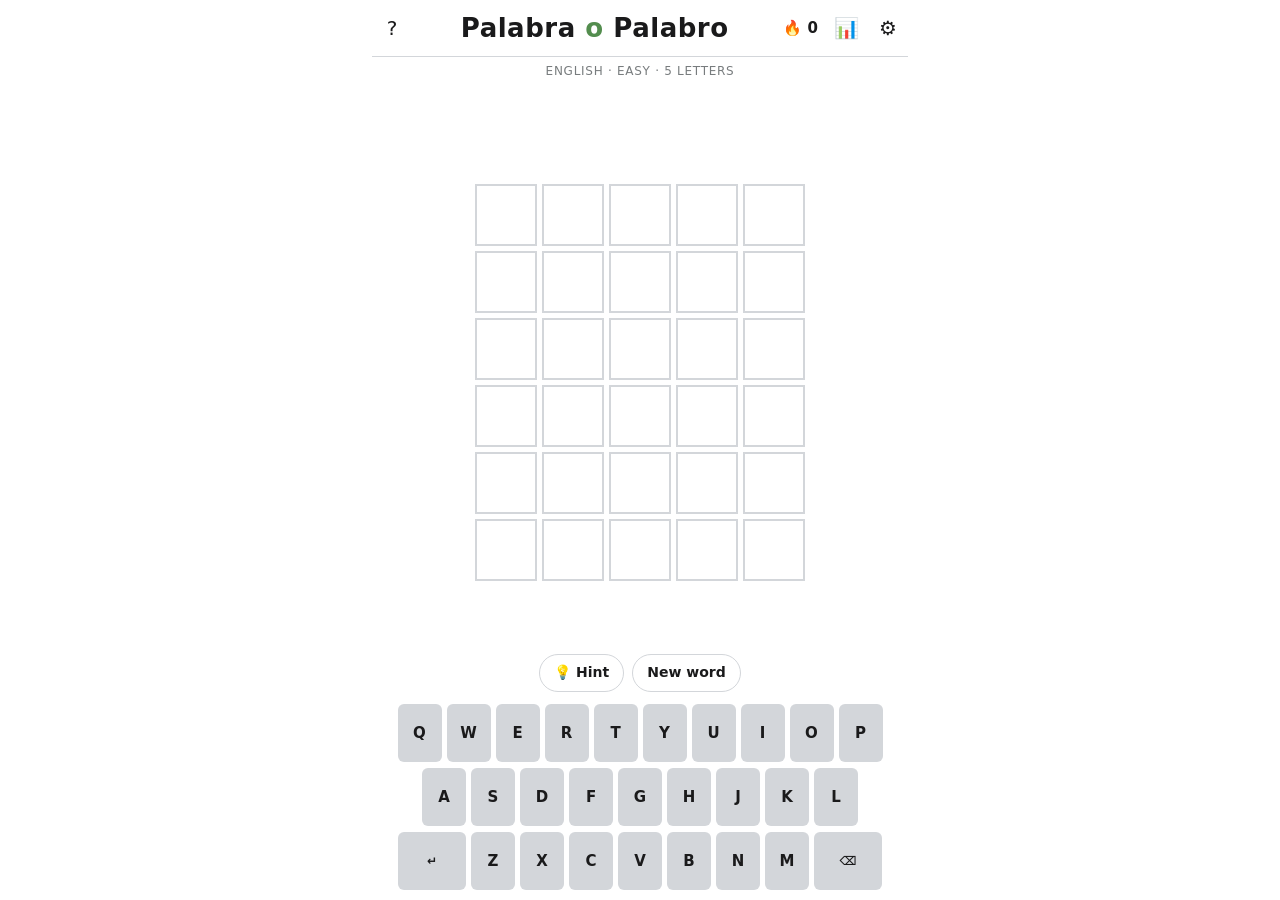
==== index.html @ c4a971f5 "Palabra o Palabro: juego Wordle en español/inglés con modos, rachas y diccionarios Co-Authored-By: C" ====
<!doctype html>
<html lang="es">
<head>
<meta charset="utf-8">
<meta name="viewport" content="width=device-width,initial-scale=1,viewport-fit=cover,user-scalable=no">
<meta name="theme-color" content="#121213">
<meta name="description" content="Palabra o Palabro: adivina la palabra en español o inglés. Partidas ilimitadas, rachas y modo fácil o difícil.">
<title>Palabra o Palabro</title>
<link rel="icon" href="data:image/svg+xml,%3Csvg xmlns='http://www.w3.org/2000/svg' viewBox='0 0 32 32'%3E%3Crect width='32' height='32' rx='6' fill='%23538d4e'/%3E%3Ctext x='16' y='23' font-size='20' font-family='sans-serif' font-weight='700' text-anchor='middle' fill='white'%3EP%3C/text%3E%3C/svg%3E">
<style>
:root{--bg:#fff;--fg:#1a1a1b;--muted:#787c7e;--line:#d3d6da;--key:#d3d6da;--key-fg:#1a1a1b;--tile-b:#878a8c;
--ok:#538d4e;--mid:#b59f3b;--no:#787c7e;--card:#fff;--shadow:0 8px 30px #0003}
:root[data-cb="1"]{--ok:#f5793a;--mid:#85c0f9}
@media(prefers-color-scheme:dark){:root:not([data-theme="light"]){--bg:#121213;--fg:#fff;--muted:#818384;--line:#3a3a3c;--key:#818384;--key-fg:#fff;--tile-b:#565758;--no:#3a3a3c;--card:#1d1d1f}}
:root[data-theme="dark"]{--bg:#121213;--fg:#fff;--muted:#818384;--line:#3a3a3c;--key:#818384;--key-fg:#fff;--tile-b:#565758;--no:#3a3a3c;--card:#1d1d1f}
*{box-sizing:border-box;-webkit-tap-highlight-color:transparent}
html,body{height:100%;margin:0}
body{background:var(--bg);color:var(--fg);font:16px/1.4 system-ui,-apple-system,"Segoe UI",Roboto,sans-serif;display:flex;flex-direction:column;
max-width:560px;margin:0 auto;padding:env(safe-area-inset-top) 12px env(safe-area-inset-bottom);overflow:hidden;touch-action:manipulation;user-select:none}
button{font:inherit;color:inherit;background:none;border:0;cursor:pointer;padding:0}
header{display:flex;align-items:center;justify-content:space-between;gap:8px;padding:8px 0;border-bottom:1px solid var(--line)}
h1{font-size:clamp(18px,5vw,26px);margin:0;letter-spacing:.02em;font-weight:800}
h1 span{color:var(--ok)}
.hbar{display:flex;gap:2px;align-items:center}
.ib{width:40px;height:40px;border-radius:8px;font-size:20px;display:grid;place-items:center}
.ib:hover,.ib:focus-visible{background:var(--line)}
.streak{font-weight:700;font-size:15px;padding:0 6px;white-space:nowrap}
.sub{display:flex;justify-content:center;gap:8px;padding:6px 0 0;font-size:12px;color:var(--muted);text-transform:uppercase;letter-spacing:.06em}
main{flex:1;min-height:0;display:flex;flex-direction:column;align-items:center;justify-content:center;gap:8px;padding:6px 0}
#msg{height:24px;font-size:14px;font-weight:600;text-align:center;color:var(--muted)}
#board{display:grid;gap:5px;width:min(100%,calc((100dvh - 330px) * var(--cols) / 6),calc(var(--cols) * 62px + (var(--cols) - 1) * 5px));margin:auto 0}
.row{display:grid;grid-template-columns:repeat(var(--cols),1fr);gap:5px}
.row.shake{animation:shake .5s}
.t{aspect-ratio:1;border:2px solid var(--line);display:grid;place-items:center;font-weight:800;text-transform:uppercase;font-size:clamp(20px,6.5vw,32px);transition:transform .12s}
.t.f{border-color:var(--tile-b)}
.t.pop{animation:pop .1s}
.t.ghost{color:var(--muted);opacity:.45;border-color:var(--ok)}
.t.s2,.t.s1,.t.s0{color:#fff;border-color:transparent}
.t.s2{background:var(--ok)}.t.s1{background:var(--mid)}.t.s0{background:var(--no)}
.t.flip{animation:flip .5s ease both;animation-delay:calc(var(--i) * .25s)}
.t.win{animation:bounce .6s ease both;animation-delay:calc(var(--i) * .08s)}
@keyframes flip{0%{transform:rotateX(0)}50%{transform:rotateX(90deg)}100%{transform:rotateX(0)}}
@keyframes pop{50%{transform:scale(1.12)}}
@keyframes shake{20%,60%{transform:translateX(-5px)}40%,80%{transform:translateX(5px)}}
@keyframes bounce{40%{transform:translateY(-14px)}70%{transform:translateY(3px)}}
.tools{display:flex;gap:8px;min-height:36px}
.btn{padding:8px 14px;border-radius:999px;border:1px solid var(--line);font-weight:600;font-size:14px}
.btn:hover{background:var(--line)}
.btn.main{background:var(--ok);border-color:var(--ok);color:#fff}
.btn:disabled{opacity:.4;cursor:default}
#kb{display:flex;flex-direction:column;gap:6px;padding:6px 0 10px}
.kr{display:flex;gap:5px;justify-content:center}
.k{flex:1;max-width:44px;height:clamp(46px,8dvh,58px);border-radius:6px;background:var(--key);color:var(--key-fg);font-weight:700;font-size:15px;text-transform:uppercase;display:grid;place-items:center;transition:background .2s}
.k.w{flex:1.6;max-width:68px;font-size:12px}
.k:active{filter:brightness(.9)}
.k.s2,.k.s1,.k.s0{color:#fff}.k.s2{background:var(--ok)}.k.s1{background:var(--mid)}.k.s0{background:var(--no)}
.k.sp{flex:.5;max-width:22px;visibility:hidden}
#toast{position:fixed;top:70px;left:50%;transform:translateX(-50%);background:var(--fg);color:var(--bg);padding:10px 16px;border-radius:8px;font-weight:700;font-size:14px;opacity:0;pointer-events:none;transition:opacity .2s;z-index:30;max-width:90vw;text-align:center}
#toast.on{opacity:1}
dialog{border:0;border-radius:14px;background:var(--card);color:var(--fg);padding:20px;width:min(92vw,420px);max-height:90dvh;box-shadow:var(--shadow);user-select:text}
dialog::backdrop{background:#0008}
dialog h2{margin:0 0 12px;font-size:18px;text-align:center;text-transform:uppercase;letter-spacing:.05em}
.x{position:absolute;right:10px;top:10px}
.stats{display:grid;grid-template-columns:repeat(4,1fr);text-align:center;gap:4px;margin-bottom:14px}
.stats b{display:block;font-size:30px;line-height:1.1}.stats span{font-size:11px;color:var(--muted)}
.dist{display:grid;grid-template-columns:14px 1fr;gap:4px 6px;align-items:center;font-size:13px;margin-bottom:14px}
.bar{background:var(--no);color:#fff;padding:1px 6px;text-align:right;min-width:20px;font-weight:700;border-radius:2px}
.bar.hl{background:var(--ok)}
.opt{margin:0 0 14px}.opt p{margin:0 0 6px;font-weight:700;font-size:13px;color:var(--muted);text-transform:uppercase;letter-spacing:.05em}
.seg{display:flex;gap:6px;flex-wrap:wrap}
.seg button{flex:1;min-width:48px;padding:8px 10px;border:2px solid var(--line);border-radius:8px;font-weight:700}
.seg button[aria-pressed="true"]{border-color:var(--ok);background:var(--ok);color:#fff}
.opt small{display:block;margin-top:4px;color:var(--muted);font-size:12px}
.chk{display:flex;gap:10px;align-items:center;margin:8px 0;font-size:15px}
.res{text-align:center;margin-bottom:12px}
.res .w{font-size:28px;font-weight:800;text-transform:uppercase;letter-spacing:.08em}
.res p{margin:4px 0}
.acts{display:flex;gap:8px;justify-content:center;flex-wrap:wrap;margin-top:6px}
.help p{margin:8px 0;font-size:14px}.help .row{width:240px;margin:6px 0}
.help .t{font-size:22px}
#load{position:fixed;inset:0;display:grid;place-items:center;background:var(--bg);z-index:20;font-weight:700;color:var(--muted)}
#load[hidden]{display:none}
@media(prefers-reduced-motion:reduce){*{animation-duration:.01s!important;animation-delay:0s!important;transition:none!important}}
</style>
</head>
<body>
<header>
  <button class="ib" id="bHelp" aria-label="Ayuda">?</button>
  <h1>Palabra <span>o</span> Palabro</h1>
  <div class="hbar">
    <span class="streak" id="streak" title="Racha"></span>
    <button class="ib" id="bStats" aria-label="Estadísticas">📊</button>
    <button class="ib" id="bSet" aria-label="Ajustes">⚙️</button>
  </div>
</header>
<div class="sub" id="sub"></div>
<main>
  <div id="msg" aria-live="polite"></div>
  <div id="board" role="grid"></div>
  <div class="tools"><button class="btn" id="bHint"></button><button class="btn" id="bNew"></button></div>
</main>
<div id="kb"></div>
<div id="toast" role="status"></div>
<div id="load">…</div>

<dialog id="dHelp"><button class="ib x" data-close aria-label="Cerrar">✕</button><div class="help" id="helpBody"></div></dialog>
<dialog id="dStats"><button class="ib x" data-close aria-label="Cerrar">✕</button><div id="statsBody"></div></dialog>
<dialog id="dSet"><button class="ib x" data-close aria-label="Cerrar">✕</button><div id="setBody"></div></dialog>

<script>
"use strict";
const MAX_TRIES = 6, DEFAULT_LEN = 5, LENS = [4, 5, 6, 7, 8];
const ROWS = ["qwertyuiop", "asdfghjkl", "zxcvbnm"];
const T = {
  es: {
    lang: "Español", easy: "Fácil", hard: "Difícil", len: "Letras", mode: "Modo", language: "Idioma",
    easyD: "Palabras comunes y una pista gratis por partida.", hardD: "Palabras raras y conjugaciones. Debes usar las pistas que ya descubriste.",
    hint: "💡 Pista", newW: "Nueva palabra", next: "Siguiente palabra", share: "Compartir", copied: "Copiado",
    notEnough: "Faltan letras", notWord: "No está en el diccionario", hardMiss: (m) => m,
    pos: (n, l) => `La letra ${n} de la palabra es ${l.toUpperCase()}`, hintUsed: "Ya usaste tu pista",
    win: ["¡Genial!", "¡Increíble!", "¡Excelente!", "¡Muy bien!", "¡Bien!", "¡Uf, por poco!"], lose: "Era", won: "¡Palabra!", lost: "¡Palabro!",
    played: "Jugadas", winPct: "% Victorias", streak: "Racha", best: "Mejor racha", dist: "Intentos", abandon: "Si cambias de palabra ahora, esta partida cuenta como perdida y tu racha vuelve a 0. ¿Continuar?",
    loading: "Cargando…", err: "No se pudo cargar el diccionario. Reintentar", theme: "Modo oscuro", cb: "Colores para daltónicos", themeAuto: "Auto", on: "Sí", off: "No",
    ordinal: (n) => `${n}ª`, mustPos: (n, l) => `La letra ${n} debe ser ${l.toUpperCase()}`, mustHave: (l) => `Debe incluir la letra ${l.toUpperCase()}`,
    helpT: "Cómo jugar", h1: (n) => `Adivina la palabra de ${n} letras en ${MAX_TRIES} intentos. Juega todas las partidas que quieras.`,
    h2: "Cada intento debe ser una palabra válida (con conjugaciones, plurales y femeninos). Las tildes no hace falta escribirlas.",
    h3: "Verde: letra correcta en su lugar. Amarillo: está en la palabra, pero en otro lugar. Gris: no está.",
    h4: "Tu racha cuenta las victorias seguidas; si pierdes, vuelve a 0. Se guarda por idioma y por modo.",
    ex: ["L", "I", "B", "R", "O"], settings: "Ajustes", stats: "Estadísticas", sub: (l, m, n) => `${l} · ${m} · ${n} letras`,
  },
  en: {
    lang: "English", easy: "Easy", hard: "Hard", len: "Letters", mode: "Mode", language: "Language",
    easyD: "Common words and one free hint per game.", hardD: "Rare words and verb forms. You must reuse the clues you've found.",
    hint: "💡 Hint", newW: "New word", next: "Next word", share: "Share", copied: "Copied",
    notEnough: "Not enough letters", notWord: "Not in word list", hardMiss: (m) => m,
    pos: (n, l) => `Letter ${n} of the word is ${l.toUpperCase()}`, hintUsed: "You already used your hint",
    win: ["Genius!", "Magnificent!", "Impressive!", "Splendid!", "Great!", "Phew!"], lose: "It was", won: "Palabra!", lost: "Palabro!",
    played: "Played", winPct: "Win %", streak: "Streak", best: "Best streak", dist: "Guesses", abandon: "If you skip now, this game counts as a loss and your streak resets to 0. Continue?",
    loading: "Loading…", err: "Couldn't load the word list. Retry", theme: "Dark mode", cb: "Colorblind colors", themeAuto: "Auto", on: "On", off: "Off",
    ordinal: (n) => `#${n}`, mustPos: (n, l) => `Letter ${n} must be ${l.toUpperCase()}`, mustHave: (l) => `Guess must contain ${l.toUpperCase()}`,
    helpT: "How to play", h1: (n) => `Guess the ${n}-letter word in ${MAX_TRIES} tries. Play as many games as you like.`,
    h2: "Every guess must be a valid word (including plurals and verb forms).",
    h3: "Green: right letter, right place. Yellow: in the word, wrong place. Gray: not in the word.",
    h4: "Your streak counts consecutive wins; a loss resets it to 0. It's tracked per language and mode.",
    ex: ["W", "O", "R", "D", "S"], settings: "Settings", stats: "Statistics", sub: (l, m, n) => `${l} · ${m} · ${n} letters`,
  },
};

/* ---------- utilidades ---------- */
const $ = (id) => document.getElementById(id);
const store = {
  get(k, d) { try { const v = localStorage.getItem("pp." + k); return v == null ? d : JSON.parse(v); } catch { return d; } },
  set(k, v) { try { localStorage.setItem("pp." + k, JSON.stringify(v)); } catch {} },
};
const norm = (w) => w.toLowerCase().replace(/ñ/g, "\u0001").normalize("NFD").replace(/[̀-ͯ]/g, "").replace(/\u0001/g, "ñ");
const el = (tag, cls, txt) => { const e = document.createElement(tag); if (cls) e.className = cls; if (txt != null) e.textContent = txt; return e; };
const sleep = (ms) => new Promise((r) => setTimeout(r, ms));

/* ---------- estado ---------- */
let S = Object.assign({ lang: (navigator.language || "es").startsWith("en") ? "en" : "es", mode: "easy", len: DEFAULT_LEN, theme: "auto", cb: false }, store.get("settings", {}));
if (!T[S.lang]) S.lang = "es"; if (!LENS.includes(S.len)) S.len = DEFAULT_LEN; if (S.mode !== "hard") S.mode = "easy";
let G = null;            // partida actual
let DICT = null;         // {valid:Set, easy:[], hard:[]}
let busy = false, hist = [];   // hist: evaluaciones de la partida actual
const cache = new Map();
const t = () => T[S.lang];

/* ---------- diccionario (carga bajo demanda + caché en memoria; el SW lo guarda sin conexión) ---------- */
async function loadDict(lang, len) {
  const key = lang + len;
  if (cache.has(key)) return cache.get(key);
  const p = fetch(`data/${lang}/${len}.txt`).then((r) => { if (!r.ok) throw new Error(r.status); return r.text(); }).then((txt) => {
    const lines = txt.split("\n"); const [nv, ne, nh] = lines[0].split(" ").map(Number);
    return { valid: new Set(lines.slice(1, 1 + nv)), easy: lines.slice(1 + nv, 1 + nv + ne), hard: lines.slice(1 + nv + ne, 1 + nv + ne + nh) };
  });
  cache.set(key, p);
  p.catch(() => cache.delete(key));
  return p;
}

/* ---------- selección de palabra sin repetir hasta agotar el pool ---------- */
function pickTarget(pool, bagKey) {
  let seen = store.get(bagKey, []);
  if (!Array.isArray(seen) || seen.length >= pool.length) seen = [];
  const used = new Set(seen);
  let i; do { i = Math.floor(Math.random() * pool.length); } while (used.has(i) && used.size < pool.length);
  seen.push(i); store.set(bagKey, seen);
  return pool[i];
}

/* ---------- estadísticas ---------- */
const statsKey = () => `stats.${S.lang}.${S.mode}`;
const getStats = () => Object.assign({ played: 0, wins: 0, streak: 0, best: 0, dist: Array(MAX_TRIES).fill(0) }, store.get(statsKey(), {}));
function recordResult(win, tries) {
  const s = getStats(); s.played++;
  if (win) { s.wins++; s.streak++; s.best = Math.max(s.best, s.streak); s.dist[tries - 1]++; } else s.streak = 0;
  store.set(statsKey(), s); renderStreak();
}
function renderStreak() { const s = getStats(); $("streak").textContent = "🔥 " + s.streak; }

/* ---------- lógica de evaluación ---------- */
function evaluate(g, target) {
  const n = g.length, r = Array(n).fill(0), cnt = {};
  for (let i = 0; i < n; i++) if (g[i] === target[i]) r[i] = 2; else cnt[target[i]] = (cnt[target[i]] || 0) + 1;
  for (let i = 0; i < n; i++) if (!r[i] && cnt[g[i]] > 0) { r[i] = 1; cnt[g[i]]--; }
  return r;
}
function hardViolation(g) {   // reglas del modo difícil: reutilizar pistas
  for (let k = 0; k < G.guesses.length; k++) {
    const pg = G.guesses[k], ev = hist[k], need = {};
    for (let i = 0; i < pg.length; i++) {
      if (ev[i] === 2 && g[i] !== pg[i]) return t().mustPos(i + 1, pg[i]);
      if (ev[i] > 0) need[pg[i]] = (need[pg[i]] || 0) + 1;
    }
    for (const l in need) {
      let c = 0; for (const ch of g) if (ch === l) c++;
      if (c < need[l]) return t().mustHave(l);
    }
  }
  return null;
}

/* ---------- UI: tablero y teclado ---------- */
let rows = [], keys = {};
function buildBoard() {
  const b = $("board"); b.textContent = ""; b.style.setProperty("--cols", G.n); rows = [];
  for (let r = 0; r < MAX_TRIES; r++) {
    const row = el("div", "row"); row.setAttribute("role", "row"); row.style.setProperty("--cols", G.n);
    const tiles = [];
    for (let c = 0; c < G.n; c++) { const tile = el("div", "t"); tile.style.setProperty("--i", c); row.appendChild(tile); tiles.push(tile); }
    b.appendChild(row); rows.push({ row, tiles });
  }
}
function buildKeyboard() {
  const kb = $("kb"); kb.textContent = ""; keys = {};
  ROWS.forEach((letters, ri) => {
    const r = el("div", "kr");
    if (ri === 1 && S.lang === "en") r.appendChild(el("div", "k sp"));
    if (ri === 2) { const e = el("button", "k w", "↵"); e.dataset.k = "Enter"; e.setAttribute("aria-label", "Enter"); r.appendChild(e); }
    const list = [...letters]; if (ri === 1 && S.lang === "es") list.push("ñ");
    for (const l of list) { const k = el("button", "k", l); k.dataset.k = l; keys[l] = k; r.appendChild(k); }
    if (ri === 2) { const e = el("button", "k w", "⌫"); e.dataset.k = "Backspace"; e.setAttribute("aria-label", "Backspace"); r.appendChild(e); }
    if (ri === 1 && S.lang === "en") r.appendChild(el("div", "k sp"));
    kb.appendChild(r);
  });
}
function paintRow(r, word, ev, animate) {
  const { tiles } = rows[r];
  for (let c = 0; c < G.n; c++) {
    const tile = tiles[c], ch = word && word[c];
    tile.className = "t"; tile.textContent = ch || "";
    if (ch) tile.classList.add("f");
    if (ev) { tile.classList.add("s" + ev[c]); if (animate) tile.classList.add("flip"); }
  }
}
function paintCurrent() {
  if (G.over) return;
  const r = G.guesses.length, { tiles } = rows[r];
  for (let c = 0; c < G.n; c++) {
    const ch = G.cur[c], tile = tiles[c];
    tile.className = "t"; tile.textContent = ch || "";
    if (ch) tile.classList.add("f");
    else if (G.hint && G.hint.pos === c) { tile.classList.add("ghost"); tile.textContent = G.hint.letter; }
  }
}
function paintKeys() {
  const best = {};
  G.guesses.forEach((g, k) => { for (let i = 0; i < g.length; i++) best[g[i]] = Math.max(best[g[i]] ?? -1, hist[k][i]); });
  for (const l in keys) keys[l].className = "k" + (best[l] !== undefined ? " s" + best[l] : "");
}
function toast(m, ms = 1600) { const e = $("toast"); e.textContent = m; e.classList.add("on"); clearTimeout(toast.id); toast.id = setTimeout(() => e.classList.remove("on"), ms); }
function setMsg(m) { $("msg").textContent = m || ""; }

/* ---------- partida ---------- */
const saveGame = () => store.set("game", { lang: S.lang, mode: S.mode, len: S.len, target: G.target, guesses: G.guesses, hint: G.hint, over: G.over, won: G.won, counted: G.counted });

async function startGame(resume) {
  $("load").hidden = false; $("load").textContent = t().loading;
  const lang = S.lang, len = S.len;
  try { DICT = await loadDict(lang, len); }
  catch { $("load").innerHTML = ""; const b = el("button", "btn main", t().err); b.onclick = () => startGame(resume); $("load").appendChild(b); return; }
  if (lang !== S.lang || len !== S.len) return;     // el usuario cambió ajustes mientras cargaba
  const saved = resume && store.get("game", null);
  const pool = S.mode === "easy" ? DICT.easy : DICT.hard;
  const ok = saved && saved.lang === S.lang && saved.mode === S.mode && saved.len === S.len && typeof saved.target === "string" && norm(saved.target).length === len;
  const target = ok ? saved.target : pickTarget(pool, `bag.${S.lang}.${S.mode}.${S.len}`);
  G = { target, tn: norm(target), n: len, guesses: ok ? saved.guesses : [], cur: "", hint: ok ? saved.hint : null, over: ok ? saved.over : false, won: ok ? saved.won : false, counted: ok ? saved.counted : false };
  hist = G.guesses.map((g) => evaluate(g, G.tn));
  buildBoard(); buildKeyboard(); setMsg("");
  G.guesses.forEach((g, i) => paintRow(i, g, hist[i], false));
  paintKeys(); paintCurrent(); renderUI();
  $("load").hidden = true;
  if (!ok) saveGame();
  if (G.over) showResult(false);
}

function renderUI() {
  document.documentElement.lang = S.lang;
  $("sub").textContent = t().sub(t().lang, t()[S.mode], S.len);
  $("bHint").textContent = t().hint; $("bNew").textContent = t().newW;
  $("bHint").style.display = S.mode === "easy" ? "" : "none";
  $("bHint").disabled = !!(G && (G.hint || G.over));
  renderStreak();
}

function typeLetter(l) { if (busy || !G || G.over || G.cur.length >= G.n) return; G.cur += l; paintCurrent(); const tl = rows[G.guesses.length].tiles[G.cur.length - 1]; tl.classList.add("pop"); }
function backspace() { if (busy || !G || G.over) return; G.cur = G.cur.slice(0, -1); paintCurrent(); }
function reject(msg) { toast(msg); const r = rows[G.guesses.length].row; r.classList.remove("shake"); void r.offsetWidth; r.classList.add("shake"); }

async function submit() {
  if (busy || !G || G.over) return;
  const g = G.cur;
  if (g.length < G.n) return reject(t().notEnough);
  if (!DICT.valid.has(g)) return reject(t().notWord);
  if (S.mode === "hard") { const v = hardViolation(g); if (v) return reject(v); }
  busy = true;
  const ev = evaluate(g, G.tn), r = G.guesses.length;
  G.guesses.push(g); hist.push(ev); G.cur = "";
  if (G.hint && ev[G.hint.pos] === 2) G.hint = null;
  paintRow(r, g, ev, true);
  await sleep(G.n * 250 + 300);
  paintKeys();
  const won = ev.every((x) => x === 2);
  if (won || G.guesses.length >= MAX_TRIES) {
    G.over = true; G.won = won; G.counted = true; recordResult(won, G.guesses.length); saveGame();
    if (won) { rows[r].tiles.forEach((x) => { x.classList.remove("flip"); x.classList.add("win"); }); setMsg(t().win[Math.min(r, 5)]); await sleep(900); }
    else setMsg(`${t().lose} ${G.target.toUpperCase()}`);
    busy = false; renderUI(); showResult(true);
  } else { saveGame(); busy = false; paintCurrent(); }
}

function useHint() {
  if (!G || G.over || G.hint || S.mode !== "easy") return toast(t().hintUsed);
  const greens = new Set(); hist.forEach((ev) => ev.forEach((x, i) => { if (x === 2) greens.add(i); }));
  const free = [...Array(G.n).keys()].filter((i) => !greens.has(i));
  if (!free.length) return;
  const pos = free[Math.floor(Math.random() * free.length)];
  G.hint = { pos, letter: G.tn[pos] }; saveGame(); paintCurrent(); renderUI(); setMsg(t().pos(pos + 1, G.tn[pos]));
}

async function newWord(force) {
  if (busy) return;
  if (!force && G && !G.over && G.guesses.length > 0) { if (!confirm(t().abandon)) return false; recordResult(false, 0); }
  store.set("game", null); await startGame(false); return true;
}

/* ---------- diálogos ---------- */
function openDlg(d) { if (!d.open) d.showModal(); }
document.querySelectorAll("[data-close]").forEach((b) => b.addEventListener("click", () => b.closest("dialog").close()));
document.querySelectorAll("dialog").forEach((d) => d.addEventListener("click", (e) => { if (e.target === d) d.close(); }));

function statsHTML(body, highlight) {
  const s = getStats(), max = Math.max(1, ...s.dist);
  const g = el("div", "stats");
  [[s.played, t().played], [s.played ? Math.round((s.wins / s.played) * 100) : 0, t().winPct], [s.streak, t().streak], [s.best, t().best]].forEach(([v, l]) => { const d = el("div"); d.append(el("b", "", v), el("span", "", l)); g.appendChild(d); });
  body.appendChild(g);
  body.appendChild(el("h2", "", t().dist));
  const dist = el("div", "dist");
  s.dist.forEach((v, i) => { dist.appendChild(el("span", "", i + 1)); const bar = el("div", "bar" + (highlight === i + 1 ? " hl" : ""), v); bar.style.width = Math.max(8, (v / max) * 100) + "%"; dist.appendChild(bar); });
  body.appendChild(dist);
}
function showStats() { const b = $("statsBody"); b.textContent = ""; b.appendChild(el("h2", "", `${t().stats} · ${t().lang} · ${t()[S.mode]}`)); statsHTML(b); openDlg($("dStats")); }

function shareText() {
  const sq = ["⬛", "🟨", "🟩"].map((x, i) => (S.cb ? ["⬛", "🟦", "🟧"][i] : x));
  const head = `Palabra o Palabro · ${t().lang} · ${t()[S.mode]} ${G.won ? G.guesses.length : "X"}/${MAX_TRIES} 🔥${getStats().streak}`;
  return head + "\n\n" + hist.map((ev) => ev.map((x) => sq[x]).join("")).join("\n");
}
function showResult(animated) {
  const b = $("statsBody"); b.textContent = "";
  const res = el("div", "res");
  res.append(el("div", "w", G.won ? t().won : t().lost), el("p", "", G.target.toUpperCase()));
  b.appendChild(res); statsHTML(b, G.won ? G.guesses.length : 0);
  const a = el("div", "acts");
  const sh = el("button", "btn", t().share); sh.onclick = async () => {
    const txt = shareText();
    try { if (navigator.share) await navigator.share({ text: txt }); else { await navigator.clipboard.writeText(txt); toast(t().copied); } } catch { try { await navigator.clipboard.writeText(txt); toast(t().copied); } catch {} }
  };
  const nx = el("button", "btn main", t().next); nx.onclick = () => { $("dStats").close(); newWord(true); };
  a.append(sh, nx); b.appendChild(a); openDlg($("dStats"));
}

function seg(parent, title, items, current, onPick, note) {
  const o = el("div", "opt"); o.appendChild(el("p", "", title)); const s = el("div", "seg");
  items.forEach(([v, label]) => { const b = el("button", "", label); b.setAttribute("aria-pressed", String(v === current)); b.onclick = () => onPick(v); s.appendChild(b); });
  o.appendChild(s); if (note) o.appendChild(el("small", "", note)); parent.appendChild(o);
}
function showSettings() {
  const b = $("setBody"); b.textContent = ""; b.appendChild(el("h2", "", t().settings));
  seg(b, t().language, [["es", "Español"], ["en", "English"]], S.lang, (v) => change({ lang: v }));
  seg(b, t().mode, [["easy", t().easy], ["hard", t().hard]], S.mode, (v) => change({ mode: v }), S.mode === "easy" ? t().easyD : t().hardD);
  seg(b, t().len, LENS.map((n) => [n, String(n)]), S.len, (v) => change({ len: v }));
  seg(b, t().theme, [["auto", t().themeAuto], ["dark", t().on], ["light", t().off]], S.theme, (v) => { S.theme = v; store.set("settings", S); applyTheme(); showSettings(); });
  seg(b, t().cb, [[true, t().on], [false, t().off]], S.cb, (v) => { S.cb = v; store.set("settings", S); applyTheme(); showSettings(); });
  openDlg($("dSet"));
}
async function change(patch) {
  if (G && !G.over && G.guesses.length > 0) { if (!confirm(t().abandon)) return; recordResult(false, 0); }
  Object.assign(S, patch); store.set("settings", S); store.set("game", null);
  await startGame(false); showSettings();
}
function showHelp() {
  const b = $("helpBody"); b.textContent = ""; b.appendChild(el("h2", "", t().helpT));
  [t().h1(S.len), t().h2].forEach((x) => b.appendChild(el("p", "", x)));
  const row = el("div", "row"); row.style.setProperty("--cols", 5);
  t().ex.forEach((l, i) => row.appendChild(el("div", "t" + (i === 0 ? " s2" : i === 2 ? " s1" : i === 4 ? " s0" : " f"), l)));
  b.append(row, el("p", "", t().h3), el("p", "", t().h4));
  openDlg($("dHelp"));
}
function applyTheme() {
  const r = document.documentElement;
  if (S.theme === "auto") r.removeAttribute("data-theme"); else r.setAttribute("data-theme", S.theme);
  r.dataset.cb = S.cb ? "1" : "0";
}

/* ---------- eventos ---------- */
$("kb").addEventListener("click", (e) => {
  const k = e.target.closest("[data-k]"); if (!k) return; const v = k.dataset.k;
  if (v === "Enter") submit(); else if (v === "Backspace") backspace(); else typeLetter(v);
});
document.addEventListener("keydown", (e) => {
  if (e.ctrlKey || e.metaKey || e.altKey || document.querySelector("dialog[open]")) return;
  if (e.key === "Enter") { e.preventDefault(); submit(); }
  else if (e.key === "Backspace") backspace();
  else if (e.key.length === 1) {
    const l = norm(e.key);
    if (/^[a-zñ]$/.test(l) && (l !== "ñ" || S.lang === "es")) typeLetter(l);
  }
});
$("bHelp").onclick = showHelp; $("bStats").onclick = showStats; $("bSet").onclick = showSettings;
$("bHint").onclick = useHint; $("bNew").onclick = () => newWord(false);

/* ---------- arranque ---------- */
applyTheme();
startGame(true);
if ("serviceWorker" in navigator && location.protocol.startsWith("http")) navigator.serviceWorker.register("sw.js").catch(() => {});
</script>
</body>
</html>
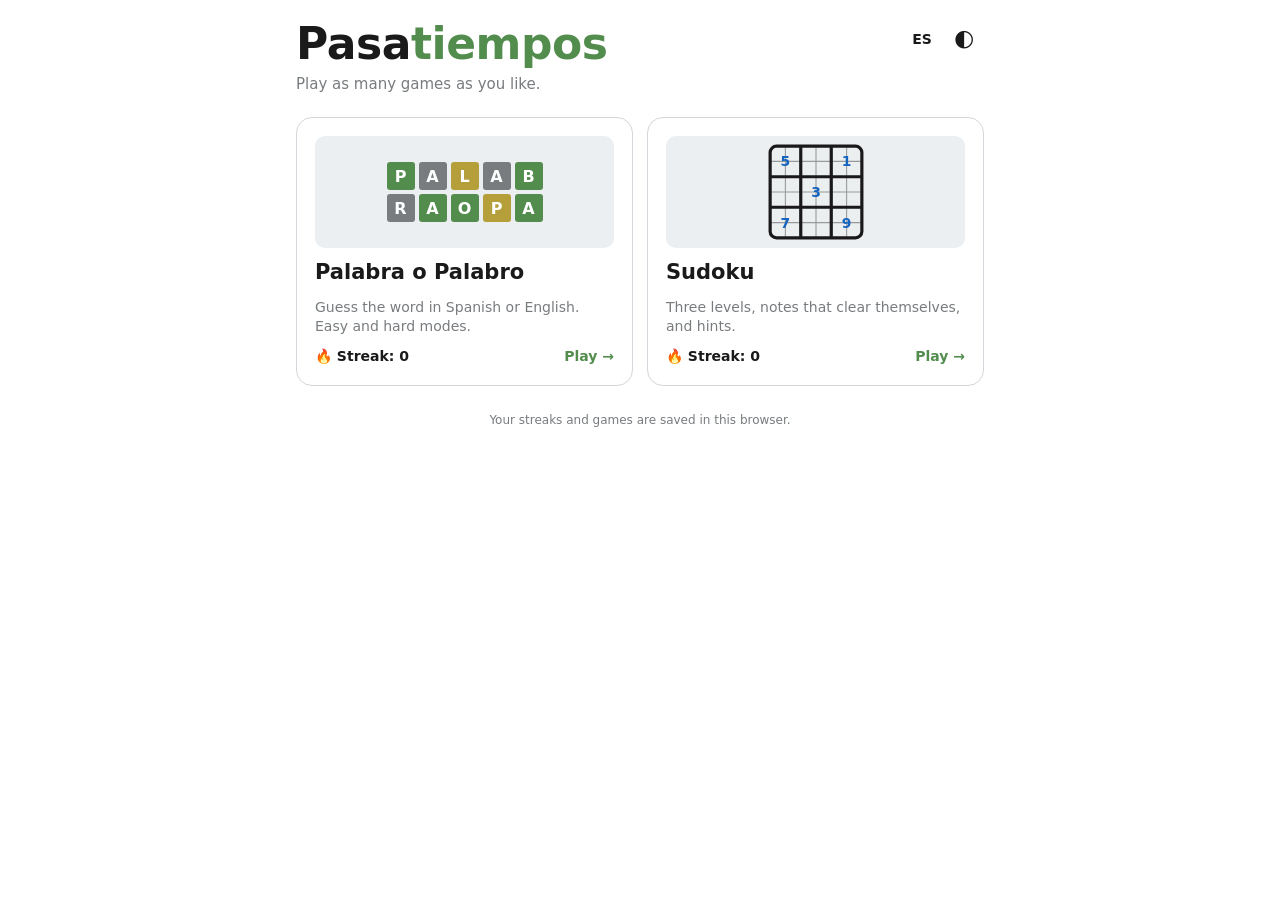
==== commit ac3c21ea: "Portal Pasatiempos: home, Sudoku con notas automáticas y Palabra o Palabro en /palabra - Home con ta" ====
--- a/index.html
+++ b/index.html
@@ -2,438 +2,77 @@
 <html lang="es">
 <head>
 <meta charset="utf-8">
-<meta name="viewport" content="width=device-width,initial-scale=1,viewport-fit=cover,user-scalable=no">
+<meta name="viewport" content="width=device-width,initial-scale=1,viewport-fit=cover">
 <meta name="theme-color" content="#121213">
-<meta name="description" content="Palabra o Palabro: adivina la palabra en español o inglés. Partidas ilimitadas, rachas y modo fácil o difícil.">
-<title>Palabra o Palabro</title>
+<meta name="description" content="Pasatiempos: Palabra o Palabro y Sudoku. Juega todas las partidas que quieras, con rachas y niveles de dificultad.">
+<title>Pasatiempos</title>
+<script src="shared.js"></script>
+<link rel="stylesheet" href="shared.css">
 <link rel="icon" href="data:image/svg+xml,%3Csvg xmlns='http://www.w3.org/2000/svg' viewBox='0 0 32 32'%3E%3Crect width='32' height='32' rx='6' fill='%23538d4e'/%3E%3Ctext x='16' y='23' font-size='20' font-family='sans-serif' font-weight='700' text-anchor='middle' fill='white'%3EP%3C/text%3E%3C/svg%3E">
 <style>
-:root{--bg:#fff;--fg:#1a1a1b;--muted:#787c7e;--line:#d3d6da;--key:#d3d6da;--key-fg:#1a1a1b;--tile-b:#878a8c;
---ok:#538d4e;--mid:#b59f3b;--no:#787c7e;--card:#fff;--shadow:0 8px 30px #0003}
-:root[data-cb="1"]{--ok:#f5793a;--mid:#85c0f9}
-@media(prefers-color-scheme:dark){:root:not([data-theme="light"]){--bg:#121213;--fg:#fff;--muted:#818384;--line:#3a3a3c;--key:#818384;--key-fg:#fff;--tile-b:#565758;--no:#3a3a3c;--card:#1d1d1f}}
-:root[data-theme="dark"]{--bg:#121213;--fg:#fff;--muted:#818384;--line:#3a3a3c;--key:#818384;--key-fg:#fff;--tile-b:#565758;--no:#3a3a3c;--card:#1d1d1f}
-*{box-sizing:border-box;-webkit-tap-highlight-color:transparent}
-html,body{height:100%;margin:0}
-body{background:var(--bg);color:var(--fg);font:16px/1.4 system-ui,-apple-system,"Segoe UI",Roboto,sans-serif;display:flex;flex-direction:column;
-max-width:560px;margin:0 auto;padding:env(safe-area-inset-top) 12px env(safe-area-inset-bottom);overflow:hidden;touch-action:manipulation;user-select:none}
-button{font:inherit;color:inherit;background:none;border:0;cursor:pointer;padding:0}
-header{display:flex;align-items:center;justify-content:space-between;gap:8px;padding:8px 0;border-bottom:1px solid var(--line)}
-h1{font-size:clamp(18px,5vw,26px);margin:0;letter-spacing:.02em;font-weight:800}
+html,body{height:auto;min-height:100%}
+body{background:var(--bg);color:var(--fg);font:16px/1.4 system-ui,-apple-system,"Segoe UI",Roboto,sans-serif;max-width:720px;margin:0 auto;padding:max(20px,env(safe-area-inset-top)) 16px max(24px,env(safe-area-inset-bottom))}
+header{display:flex;justify-content:space-between;align-items:flex-start;gap:12px;margin-bottom:22px}
+h1{margin:0;font-size:clamp(30px,9vw,44px);line-height:1.1;font-weight:800;letter-spacing:-.01em}
 h1 span{color:var(--ok)}
-.hbar{display:flex;gap:2px;align-items:center}
-.ib{width:40px;height:40px;border-radius:8px;font-size:20px;display:grid;place-items:center}
-.ib:hover,.ib:focus-visible{background:var(--line)}
-.streak{font-weight:700;font-size:15px;padding:0 6px;white-space:nowrap}
-.sub{display:flex;justify-content:center;gap:8px;padding:6px 0 0;font-size:12px;color:var(--muted);text-transform:uppercase;letter-spacing:.06em}
-main{flex:1;min-height:0;display:flex;flex-direction:column;align-items:center;justify-content:center;gap:8px;padding:6px 0}
-#msg{height:24px;font-size:14px;font-weight:600;text-align:center;color:var(--muted)}
-#board{display:grid;gap:5px;width:min(100%,calc((100dvh - 330px) * var(--cols) / 6),calc(var(--cols) * 62px + (var(--cols) - 1) * 5px));margin:auto 0}
-.row{display:grid;grid-template-columns:repeat(var(--cols),1fr);gap:5px}
-.row.shake{animation:shake .5s}
-.t{aspect-ratio:1;border:2px solid var(--line);display:grid;place-items:center;font-weight:800;text-transform:uppercase;font-size:clamp(20px,6.5vw,32px);transition:transform .12s}
-.t.f{border-color:var(--tile-b)}
-.t.pop{animation:pop .1s}
-.t.ghost{color:var(--muted);opacity:.45;border-color:var(--ok)}
-.t.s2,.t.s1,.t.s0{color:#fff;border-color:transparent}
-.t.s2{background:var(--ok)}.t.s1{background:var(--mid)}.t.s0{background:var(--no)}
-.t.flip{animation:flip .5s ease both;animation-delay:calc(var(--i) * .25s)}
-.t.win{animation:bounce .6s ease both;animation-delay:calc(var(--i) * .08s)}
-@keyframes flip{0%{transform:rotateX(0)}50%{transform:rotateX(90deg)}100%{transform:rotateX(0)}}
-@keyframes pop{50%{transform:scale(1.12)}}
-@keyframes shake{20%,60%{transform:translateX(-5px)}40%,80%{transform:translateX(5px)}}
-@keyframes bounce{40%{transform:translateY(-14px)}70%{transform:translateY(3px)}}
-.tools{display:flex;gap:8px;min-height:36px}
-.btn{padding:8px 14px;border-radius:999px;border:1px solid var(--line);font-weight:600;font-size:14px}
-.btn:hover{background:var(--line)}
-.btn.main{background:var(--ok);border-color:var(--ok);color:#fff}
-.btn:disabled{opacity:.4;cursor:default}
-#kb{display:flex;flex-direction:column;gap:6px;padding:6px 0 10px}
-.kr{display:flex;gap:5px;justify-content:center}
-.k{flex:1;max-width:44px;height:clamp(46px,8dvh,58px);border-radius:6px;background:var(--key);color:var(--key-fg);font-weight:700;font-size:15px;text-transform:uppercase;display:grid;place-items:center;transition:background .2s}
-.k.w{flex:1.6;max-width:68px;font-size:12px}
-.k:active{filter:brightness(.9)}
-.k.s2,.k.s1,.k.s0{color:#fff}.k.s2{background:var(--ok)}.k.s1{background:var(--mid)}.k.s0{background:var(--no)}
-.k.sp{flex:.5;max-width:22px;visibility:hidden}
-#toast{position:fixed;top:70px;left:50%;transform:translateX(-50%);background:var(--fg);color:var(--bg);padding:10px 16px;border-radius:8px;font-weight:700;font-size:14px;opacity:0;pointer-events:none;transition:opacity .2s;z-index:30;max-width:90vw;text-align:center}
-#toast.on{opacity:1}
-dialog{border:0;border-radius:14px;background:var(--card);color:var(--fg);padding:20px;width:min(92vw,420px);max-height:90dvh;box-shadow:var(--shadow);user-select:text}
-dialog::backdrop{background:#0008}
-dialog h2{margin:0 0 12px;font-size:18px;text-align:center;text-transform:uppercase;letter-spacing:.05em}
-.x{position:absolute;right:10px;top:10px}
-.stats{display:grid;grid-template-columns:repeat(4,1fr);text-align:center;gap:4px;margin-bottom:14px}
-.stats b{display:block;font-size:30px;line-height:1.1}.stats span{font-size:11px;color:var(--muted)}
-.dist{display:grid;grid-template-columns:14px 1fr;gap:4px 6px;align-items:center;font-size:13px;margin-bottom:14px}
-.bar{background:var(--no);color:#fff;padding:1px 6px;text-align:right;min-width:20px;font-weight:700;border-radius:2px}
-.bar.hl{background:var(--ok)}
-.opt{margin:0 0 14px}.opt p{margin:0 0 6px;font-weight:700;font-size:13px;color:var(--muted);text-transform:uppercase;letter-spacing:.05em}
-.seg{display:flex;gap:6px;flex-wrap:wrap}
-.seg button{flex:1;min-width:48px;padding:8px 10px;border:2px solid var(--line);border-radius:8px;font-weight:700}
-.seg button[aria-pressed="true"]{border-color:var(--ok);background:var(--ok);color:#fff}
-.opt small{display:block;margin-top:4px;color:var(--muted);font-size:12px}
-.chk{display:flex;gap:10px;align-items:center;margin:8px 0;font-size:15px}
-.res{text-align:center;margin-bottom:12px}
-.res .w{font-size:28px;font-weight:800;text-transform:uppercase;letter-spacing:.08em}
-.res p{margin:4px 0}
-.acts{display:flex;gap:8px;justify-content:center;flex-wrap:wrap;margin-top:6px}
-.help p{margin:8px 0;font-size:14px}.help .row{width:240px;margin:6px 0}
-.help .t{font-size:22px}
-#load{position:fixed;inset:0;display:grid;place-items:center;background:var(--bg);z-index:20;font-weight:700;color:var(--muted)}
-#load[hidden]{display:none}
-@media(prefers-reduced-motion:reduce){*{animation-duration:.01s!important;animation-delay:0s!important;transition:none!important}}
+.tag{margin:6px 0 0;color:var(--muted);font-size:15px}
+.hb{display:flex;gap:2px}
+.grid{display:grid;grid-template-columns:repeat(auto-fit,minmax(240px,1fr));gap:14px}
+.card{display:flex;flex-direction:column;gap:10px;padding:18px;border:1px solid var(--line);border-radius:16px;background:var(--card);text-decoration:none;color:inherit;transition:transform .15s,box-shadow .15s,border-color .15s}
+.card:hover,.card:focus-visible{transform:translateY(-3px);box-shadow:var(--shadow);border-color:var(--ok)}
+.pv{height:112px;border-radius:10px;display:grid;place-items:center;overflow:hidden}
+.pv.w{grid-template-columns:repeat(5,28px);grid-auto-rows:28px;gap:4px;align-content:center;justify-content:center;background:var(--peer)}
+.pv.w i{width:100%;height:100%;display:grid;place-items:center;border-radius:3px;font:800 16px system-ui;font-style:normal;color:#fff}
+.pv.w .lg{background:var(--ok)}.pv.w .ly{background:var(--mid)}.pv.w .ln{background:var(--no)}
+.pv.s{background:var(--peer)}
+.pv.s svg{width:96px;height:96px}
+.card h2{margin:0;font-size:21px}
+.card p{margin:0;color:var(--muted);font-size:14px}
+.row{display:flex;justify-content:space-between;align-items:center;margin-top:auto;font-size:14px;font-weight:700}
+.go{color:var(--ok)}
+.streak{white-space:nowrap}
+footer{margin-top:26px;text-align:center;color:var(--muted);font-size:12px}
 </style>
 </head>
 <body>
 <header>
-  <button class="ib" id="bHelp" aria-label="Ayuda">?</button>
-  <h1>Palabra <span>o</span> Palabro</h1>
-  <div class="hbar">
-    <span class="streak" id="streak" title="Racha"></span>
-    <button class="ib" id="bStats" aria-label="Estadísticas">📊</button>
-    <button class="ib" id="bSet" aria-label="Ajustes">⚙️</button>
-  </div>
+  <div><h1>Pasa<span>tiempos</span></h1><p class="tag" id="tag"></p></div>
+  <div class="hb"><button class="ib" id="bLang" aria-label="Idioma" style="font-size:14px;font-weight:700"></button><button class="ib" id="bTheme" aria-label="Tema">🌓</button></div>
 </header>
-<div class="sub" id="sub"></div>
-<main>
-  <div id="msg" aria-live="polite"></div>
-  <div id="board" role="grid"></div>
-  <div class="tools"><button class="btn" id="bHint"></button><button class="btn" id="bNew"></button></div>
+<main class="grid">
+  <a class="card" href="palabra/">
+    <div class="pv w" aria-hidden="true"><i class="lg">P</i><i class="ln">A</i><i class="ly">L</i><i class="ln">A</i><i class="lg">B</i><i class="ln">R</i><i class="lg">A</i><i class="lg">O</i><i class="ly">P</i><i class="lg">A</i></div>
+    <h2>Palabra o Palabro</h2><p id="d1"></p>
+    <div class="row"><span class="streak" id="s1"></span><span class="go" id="g1"></span></div>
+  </a>
+  <a class="card" href="sudoku/">
+    <div class="pv s" aria-hidden="true"><svg viewBox="0 0 90 90"><rect x="2" y="2" width="86" height="86" rx="6" fill="none" stroke="currentColor" stroke-width="3"/><path d="M30.7 2v86M59.3 2v86M2 30.7h86M2 59.3h86" stroke="currentColor" stroke-width="3"/><path d="M16.3 2v86M45 2v86M73.7 2v86M2 16.3h86M2 45h86M2 73.7h86" stroke="currentColor" stroke-width="1" opacity=".4"/><g font-family="system-ui" font-size="13" font-weight="700" fill="var(--mine)" text-anchor="middle"><text x="16.3" y="21">5</text><text x="45" y="50">3</text><text x="73.7" y="79">9</text><text x="73.7" y="21">1</text><text x="16.3" y="79">7</text></g></svg></div>
+    <h2>Sudoku</h2><p id="d2"></p>
+    <div class="row"><span class="streak" id="s2"></span><span class="go" id="g2"></span></div>
+  </a>
 </main>
-<div id="kb"></div>
-<div id="toast" role="status"></div>
-<div id="load">…</div>
-
-<dialog id="dHelp"><button class="ib x" data-close aria-label="Cerrar">✕</button><div class="help" id="helpBody"></div></dialog>
-<dialog id="dStats"><button class="ib x" data-close aria-label="Cerrar">✕</button><div id="statsBody"></div></dialog>
-<dialog id="dSet"><button class="ib x" data-close aria-label="Cerrar">✕</button><div id="setBody"></div></dialog>
-
+<footer id="foot"></footer>
 <script>
 "use strict";
-const MAX_TRIES = 6, DEFAULT_LEN = 5, LENS = [4, 5, 6, 7, 8];
-const ROWS = ["qwertyuiop", "asdfghjkl", "zxcvbnm"];
 const T = {
-  es: {
-    lang: "Español", easy: "Fácil", hard: "Difícil", len: "Letras", mode: "Modo", language: "Idioma",
-    easyD: "Palabras comunes y una pista gratis por partida.", hardD: "Palabras raras y conjugaciones. Debes usar las pistas que ya descubriste.",
-    hint: "💡 Pista", newW: "Nueva palabra", next: "Siguiente palabra", share: "Compartir", copied: "Copiado",
-    notEnough: "Faltan letras", notWord: "No está en el diccionario", hardMiss: (m) => m,
-    pos: (n, l) => `La letra ${n} de la palabra es ${l.toUpperCase()}`, hintUsed: "Ya usaste tu pista",
-    win: ["¡Genial!", "¡Increíble!", "¡Excelente!", "¡Muy bien!", "¡Bien!", "¡Uf, por poco!"], lose: "Era", won: "¡Palabra!", lost: "¡Palabro!",
-    played: "Jugadas", winPct: "% Victorias", streak: "Racha", best: "Mejor racha", dist: "Intentos", abandon: "Si cambias de palabra ahora, esta partida cuenta como perdida y tu racha vuelve a 0. ¿Continuar?",
-    loading: "Cargando…", err: "No se pudo cargar el diccionario. Reintentar", theme: "Modo oscuro", cb: "Colores para daltónicos", themeAuto: "Auto", on: "Sí", off: "No",
-    ordinal: (n) => `${n}ª`, mustPos: (n, l) => `La letra ${n} debe ser ${l.toUpperCase()}`, mustHave: (l) => `Debe incluir la letra ${l.toUpperCase()}`,
-    helpT: "Cómo jugar", h1: (n) => `Adivina la palabra de ${n} letras en ${MAX_TRIES} intentos. Juega todas las partidas que quieras.`,
-    h2: "Cada intento debe ser una palabra válida (con conjugaciones, plurales y femeninos). Las tildes no hace falta escribirlas.",
-    h3: "Verde: letra correcta en su lugar. Amarillo: está en la palabra, pero en otro lugar. Gris: no está.",
-    h4: "Tu racha cuenta las victorias seguidas; si pierdes, vuelve a 0. Se guarda por idioma y por modo.",
-    ex: ["L", "I", "B", "R", "O"], settings: "Ajustes", stats: "Estadísticas", sub: (l, m, n) => `${l} · ${m} · ${n} letras`,
-  },
-  en: {
-    lang: "English", easy: "Easy", hard: "Hard", len: "Letters", mode: "Mode", language: "Language",
-    easyD: "Common words and one free hint per game.", hardD: "Rare words and verb forms. You must reuse the clues you've found.",
-    hint: "💡 Hint", newW: "New word", next: "Next word", share: "Share", copied: "Copied",
-    notEnough: "Not enough letters", notWord: "Not in word list", hardMiss: (m) => m,
-    pos: (n, l) => `Letter ${n} of the word is ${l.toUpperCase()}`, hintUsed: "You already used your hint",
-    win: ["Genius!", "Magnificent!", "Impressive!", "Splendid!", "Great!", "Phew!"], lose: "It was", won: "Palabra!", lost: "Palabro!",
-    played: "Played", winPct: "Win %", streak: "Streak", best: "Best streak", dist: "Guesses", abandon: "If you skip now, this game counts as a loss and your streak resets to 0. Continue?",
-    loading: "Loading…", err: "Couldn't load the word list. Retry", theme: "Dark mode", cb: "Colorblind colors", themeAuto: "Auto", on: "On", off: "Off",
-    ordinal: (n) => `#${n}`, mustPos: (n, l) => `Letter ${n} must be ${l.toUpperCase()}`, mustHave: (l) => `Guess must contain ${l.toUpperCase()}`,
-    helpT: "How to play", h1: (n) => `Guess the ${n}-letter word in ${MAX_TRIES} tries. Play as many games as you like.`,
-    h2: "Every guess must be a valid word (including plurals and verb forms).",
-    h3: "Green: right letter, right place. Yellow: in the word, wrong place. Gray: not in the word.",
-    h4: "Your streak counts consecutive wins; a loss resets it to 0. It's tracked per language and mode.",
-    ex: ["W", "O", "R", "D", "S"], settings: "Settings", stats: "Statistics", sub: (l, m, n) => `${l} · ${m} · ${n} letters`,
-  },
+  es: { tag: "Juega todas las partidas que quieras.", d1: "Adivina la palabra en español o inglés. Modo fácil y difícil.", d2: "Tres niveles, notas que se borran solas y pistas.", go: "Jugar →", streak: "Racha", foot: "Tus rachas y partidas se guardan en este navegador." },
+  en: { tag: "Play as many games as you like.", d1: "Guess the word in Spanish or English. Easy and hard modes.", d2: "Three levels, notes that clear themselves, and hints.", go: "Play →", streak: "Streak", foot: "Your streaks and games are saved in this browser." },
 };
-
-/* ---------- utilidades ---------- */
-const $ = (id) => document.getElementById(id);
-const store = {
-  get(k, d) { try { const v = localStorage.getItem("pp." + k); return v == null ? d : JSON.parse(v); } catch { return d; } },
-  set(k, v) { try { localStorage.setItem("pp." + k, JSON.stringify(v)); } catch {} },
-};
-const norm = (w) => w.toLowerCase().replace(/ñ/g, "\u0001").normalize("NFD").replace(/[̀-ͯ]/g, "").replace(/\u0001/g, "ñ");
-const el = (tag, cls, txt) => { const e = document.createElement(tag); if (cls) e.className = cls; if (txt != null) e.textContent = txt; return e; };
-const sleep = (ms) => new Promise((r) => setTimeout(r, ms));
-
-/* ---------- estado ---------- */
-let S = Object.assign({ lang: (navigator.language || "es").startsWith("en") ? "en" : "es", mode: "easy", len: DEFAULT_LEN, theme: "auto", cb: false }, store.get("settings", {}));
-if (!T[S.lang]) S.lang = "es"; if (!LENS.includes(S.len)) S.len = DEFAULT_LEN; if (S.mode !== "hard") S.mode = "easy";
-let G = null;            // partida actual
-let DICT = null;         // {valid:Set, easy:[], hard:[]}
-let busy = false, hist = [];   // hist: evaluaciones de la partida actual
-const cache = new Map();
-const t = () => T[S.lang];
-
-/* ---------- diccionario (carga bajo demanda + caché en memoria; el SW lo guarda sin conexión) ---------- */
-async function loadDict(lang, len) {
-  const key = lang + len;
-  if (cache.has(key)) return cache.get(key);
-  const p = fetch(`data/${lang}/${len}.txt`).then((r) => { if (!r.ok) throw new Error(r.status); return r.text(); }).then((txt) => {
-    const lines = txt.split("\n"); const [nv, ne, nh] = lines[0].split(" ").map(Number);
-    return { valid: new Set(lines.slice(1, 1 + nv)), easy: lines.slice(1 + nv, 1 + nv + ne), hard: lines.slice(1 + nv + ne, 1 + nv + ne + nh) };
-  });
-  cache.set(key, p);
-  p.catch(() => cache.delete(key));
-  return p;
+let UI = PAS.prefs().ui || ((navigator.language || "es").startsWith("en") ? "en" : "es");
+const best = (keys) => Math.max(0, ...keys.map((k) => (PAS.get(k, {}) || {}).streak || 0));
+function render() {
+  const t = T[UI]; document.documentElement.lang = UI;
+  $("tag").textContent = t.tag; $("d1").textContent = t.d1; $("d2").textContent = t.d2; $("foot").textContent = t.foot;
+  $("g1").textContent = $("g2").textContent = t.go; $("bLang").textContent = UI === "es" ? "EN" : "ES";
+  const w = best(["es", "en"].flatMap((l) => ["easy", "hard"].map((m) => `pp.stats.${l}.${m}`)));
+  const s = best(["easy", "medium", "hard"].map((d) => "sd.stats." + d));
+  $("s1").textContent = `🔥 ${t.streak}: ${w}`; $("s2").textContent = `🔥 ${t.streak}: ${s}`;
 }
-
-/* ---------- selección de palabra sin repetir hasta agotar el pool ---------- */
-function pickTarget(pool, bagKey) {
-  let seen = store.get(bagKey, []);
-  if (!Array.isArray(seen) || seen.length >= pool.length) seen = [];
-  const used = new Set(seen);
-  let i; do { i = Math.floor(Math.random() * pool.length); } while (used.has(i) && used.size < pool.length);
-  seen.push(i); store.set(bagKey, seen);
-  return pool[i];
-}
-
-/* ---------- estadísticas ---------- */
-const statsKey = () => `stats.${S.lang}.${S.mode}`;
-const getStats = () => Object.assign({ played: 0, wins: 0, streak: 0, best: 0, dist: Array(MAX_TRIES).fill(0) }, store.get(statsKey(), {}));
-function recordResult(win, tries) {
-  const s = getStats(); s.played++;
-  if (win) { s.wins++; s.streak++; s.best = Math.max(s.best, s.streak); s.dist[tries - 1]++; } else s.streak = 0;
-  store.set(statsKey(), s); renderStreak();
-}
-function renderStreak() { const s = getStats(); $("streak").textContent = "🔥 " + s.streak; }
-
-/* ---------- lógica de evaluación ---------- */
-function evaluate(g, target) {
-  const n = g.length, r = Array(n).fill(0), cnt = {};
-  for (let i = 0; i < n; i++) if (g[i] === target[i]) r[i] = 2; else cnt[target[i]] = (cnt[target[i]] || 0) + 1;
-  for (let i = 0; i < n; i++) if (!r[i] && cnt[g[i]] > 0) { r[i] = 1; cnt[g[i]]--; }
-  return r;
-}
-function hardViolation(g) {   // reglas del modo difícil: reutilizar pistas
-  for (let k = 0; k < G.guesses.length; k++) {
-    const pg = G.guesses[k], ev = hist[k], need = {};
-    for (let i = 0; i < pg.length; i++) {
-      if (ev[i] === 2 && g[i] !== pg[i]) return t().mustPos(i + 1, pg[i]);
-      if (ev[i] > 0) need[pg[i]] = (need[pg[i]] || 0) + 1;
-    }
-    for (const l in need) {
-      let c = 0; for (const ch of g) if (ch === l) c++;
-      if (c < need[l]) return t().mustHave(l);
-    }
-  }
-  return null;
-}
-
-/* ---------- UI: tablero y teclado ---------- */
-let rows = [], keys = {};
-function buildBoard() {
-  const b = $("board"); b.textContent = ""; b.style.setProperty("--cols", G.n); rows = [];
-  for (let r = 0; r < MAX_TRIES; r++) {
-    const row = el("div", "row"); row.setAttribute("role", "row"); row.style.setProperty("--cols", G.n);
-    const tiles = [];
-    for (let c = 0; c < G.n; c++) { const tile = el("div", "t"); tile.style.setProperty("--i", c); row.appendChild(tile); tiles.push(tile); }
-    b.appendChild(row); rows.push({ row, tiles });
-  }
-}
-function buildKeyboard() {
-  const kb = $("kb"); kb.textContent = ""; keys = {};
-  ROWS.forEach((letters, ri) => {
-    const r = el("div", "kr");
-    if (ri === 1 && S.lang === "en") r.appendChild(el("div", "k sp"));
-    if (ri === 2) { const e = el("button", "k w", "↵"); e.dataset.k = "Enter"; e.setAttribute("aria-label", "Enter"); r.appendChild(e); }
-    const list = [...letters]; if (ri === 1 && S.lang === "es") list.push("ñ");
-    for (const l of list) { const k = el("button", "k", l); k.dataset.k = l; keys[l] = k; r.appendChild(k); }
-    if (ri === 2) { const e = el("button", "k w", "⌫"); e.dataset.k = "Backspace"; e.setAttribute("aria-label", "Backspace"); r.appendChild(e); }
-    if (ri === 1 && S.lang === "en") r.appendChild(el("div", "k sp"));
-    kb.appendChild(r);
-  });
-}
-function paintRow(r, word, ev, animate) {
-  const { tiles } = rows[r];
-  for (let c = 0; c < G.n; c++) {
-    const tile = tiles[c], ch = word && word[c];
-    tile.className = "t"; tile.textContent = ch || "";
-    if (ch) tile.classList.add("f");
-    if (ev) { tile.classList.add("s" + ev[c]); if (animate) tile.classList.add("flip"); }
-  }
-}
-function paintCurrent() {
-  if (G.over) return;
-  const r = G.guesses.length, { tiles } = rows[r];
-  for (let c = 0; c < G.n; c++) {
-    const ch = G.cur[c], tile = tiles[c];
-    tile.className = "t"; tile.textContent = ch || "";
-    if (ch) tile.classList.add("f");
-    else if (G.hint && G.hint.pos === c) { tile.classList.add("ghost"); tile.textContent = G.hint.letter; }
-  }
-}
-function paintKeys() {
-  const best = {};
-  G.guesses.forEach((g, k) => { for (let i = 0; i < g.length; i++) best[g[i]] = Math.max(best[g[i]] ?? -1, hist[k][i]); });
-  for (const l in keys) keys[l].className = "k" + (best[l] !== undefined ? " s" + best[l] : "");
-}
-function toast(m, ms = 1600) { const e = $("toast"); e.textContent = m; e.classList.add("on"); clearTimeout(toast.id); toast.id = setTimeout(() => e.classList.remove("on"), ms); }
-function setMsg(m) { $("msg").textContent = m || ""; }
-
-/* ---------- partida ---------- */
-const saveGame = () => store.set("game", { lang: S.lang, mode: S.mode, len: S.len, target: G.target, guesses: G.guesses, hint: G.hint, over: G.over, won: G.won, counted: G.counted });
-
-async function startGame(resume) {
-  $("load").hidden = false; $("load").textContent = t().loading;
-  const lang = S.lang, len = S.len;
-  try { DICT = await loadDict(lang, len); }
-  catch { $("load").innerHTML = ""; const b = el("button", "btn main", t().err); b.onclick = () => startGame(resume); $("load").appendChild(b); return; }
-  if (lang !== S.lang || len !== S.len) return;     // el usuario cambió ajustes mientras cargaba
-  const saved = resume && store.get("game", null);
-  const pool = S.mode === "easy" ? DICT.easy : DICT.hard;
-  const ok = saved && saved.lang === S.lang && saved.mode === S.mode && saved.len === S.len && typeof saved.target === "string" && norm(saved.target).length === len;
-  const target = ok ? saved.target : pickTarget(pool, `bag.${S.lang}.${S.mode}.${S.len}`);
-  G = { target, tn: norm(target), n: len, guesses: ok ? saved.guesses : [], cur: "", hint: ok ? saved.hint : null, over: ok ? saved.over : false, won: ok ? saved.won : false, counted: ok ? saved.counted : false };
-  hist = G.guesses.map((g) => evaluate(g, G.tn));
-  buildBoard(); buildKeyboard(); setMsg("");
-  G.guesses.forEach((g, i) => paintRow(i, g, hist[i], false));
-  paintKeys(); paintCurrent(); renderUI();
-  $("load").hidden = true;
-  if (!ok) saveGame();
-  if (G.over) showResult(false);
-}
-
-function renderUI() {
-  document.documentElement.lang = S.lang;
-  $("sub").textContent = t().sub(t().lang, t()[S.mode], S.len);
-  $("bHint").textContent = t().hint; $("bNew").textContent = t().newW;
-  $("bHint").style.display = S.mode === "easy" ? "" : "none";
-  $("bHint").disabled = !!(G && (G.hint || G.over));
-  renderStreak();
-}
-
-function typeLetter(l) { if (busy || !G || G.over || G.cur.length >= G.n) return; G.cur += l; paintCurrent(); const tl = rows[G.guesses.length].tiles[G.cur.length - 1]; tl.classList.add("pop"); }
-function backspace() { if (busy || !G || G.over) return; G.cur = G.cur.slice(0, -1); paintCurrent(); }
-function reject(msg) { toast(msg); const r = rows[G.guesses.length].row; r.classList.remove("shake"); void r.offsetWidth; r.classList.add("shake"); }
-
-async function submit() {
-  if (busy || !G || G.over) return;
-  const g = G.cur;
-  if (g.length < G.n) return reject(t().notEnough);
-  if (!DICT.valid.has(g)) return reject(t().notWord);
-  if (S.mode === "hard") { const v = hardViolation(g); if (v) return reject(v); }
-  busy = true;
-  const ev = evaluate(g, G.tn), r = G.guesses.length;
-  G.guesses.push(g); hist.push(ev); G.cur = "";
-  if (G.hint && ev[G.hint.pos] === 2) G.hint = null;
-  paintRow(r, g, ev, true);
-  await sleep(G.n * 250 + 300);
-  paintKeys();
-  const won = ev.every((x) => x === 2);
-  if (won || G.guesses.length >= MAX_TRIES) {
-    G.over = true; G.won = won; G.counted = true; recordResult(won, G.guesses.length); saveGame();
-    if (won) { rows[r].tiles.forEach((x) => { x.classList.remove("flip"); x.classList.add("win"); }); setMsg(t().win[Math.min(r, 5)]); await sleep(900); }
-    else setMsg(`${t().lose} ${G.target.toUpperCase()}`);
-    busy = false; renderUI(); showResult(true);
-  } else { saveGame(); busy = false; paintCurrent(); }
-}
-
-function useHint() {
-  if (!G || G.over || G.hint || S.mode !== "easy") return toast(t().hintUsed);
-  const greens = new Set(); hist.forEach((ev) => ev.forEach((x, i) => { if (x === 2) greens.add(i); }));
-  const free = [...Array(G.n).keys()].filter((i) => !greens.has(i));
-  if (!free.length) return;
-  const pos = free[Math.floor(Math.random() * free.length)];
-  G.hint = { pos, letter: G.tn[pos] }; saveGame(); paintCurrent(); renderUI(); setMsg(t().pos(pos + 1, G.tn[pos]));
-}
-
-async function newWord(force) {
-  if (busy) return;
-  if (!force && G && !G.over && G.guesses.length > 0) { if (!confirm(t().abandon)) return false; recordResult(false, 0); }
-  store.set("game", null); await startGame(false); return true;
-}
-
-/* ---------- diálogos ---------- */
-function openDlg(d) { if (!d.open) d.showModal(); }
-document.querySelectorAll("[data-close]").forEach((b) => b.addEventListener("click", () => b.closest("dialog").close()));
-document.querySelectorAll("dialog").forEach((d) => d.addEventListener("click", (e) => { if (e.target === d) d.close(); }));
-
-function statsHTML(body, highlight) {
-  const s = getStats(), max = Math.max(1, ...s.dist);
-  const g = el("div", "stats");
-  [[s.played, t().played], [s.played ? Math.round((s.wins / s.played) * 100) : 0, t().winPct], [s.streak, t().streak], [s.best, t().best]].forEach(([v, l]) => { const d = el("div"); d.append(el("b", "", v), el("span", "", l)); g.appendChild(d); });
-  body.appendChild(g);
-  body.appendChild(el("h2", "", t().dist));
-  const dist = el("div", "dist");
-  s.dist.forEach((v, i) => { dist.appendChild(el("span", "", i + 1)); const bar = el("div", "bar" + (highlight === i + 1 ? " hl" : ""), v); bar.style.width = Math.max(8, (v / max) * 100) + "%"; dist.appendChild(bar); });
-  body.appendChild(dist);
-}
-function showStats() { const b = $("statsBody"); b.textContent = ""; b.appendChild(el("h2", "", `${t().stats} · ${t().lang} · ${t()[S.mode]}`)); statsHTML(b); openDlg($("dStats")); }
-
-function shareText() {
-  const sq = ["⬛", "🟨", "🟩"].map((x, i) => (S.cb ? ["⬛", "🟦", "🟧"][i] : x));
-  const head = `Palabra o Palabro · ${t().lang} · ${t()[S.mode]} ${G.won ? G.guesses.length : "X"}/${MAX_TRIES} 🔥${getStats().streak}`;
-  return head + "\n\n" + hist.map((ev) => ev.map((x) => sq[x]).join("")).join("\n");
-}
-function showResult(animated) {
-  const b = $("statsBody"); b.textContent = "";
-  const res = el("div", "res");
-  res.append(el("div", "w", G.won ? t().won : t().lost), el("p", "", G.target.toUpperCase()));
-  b.appendChild(res); statsHTML(b, G.won ? G.guesses.length : 0);
-  const a = el("div", "acts");
-  const sh = el("button", "btn", t().share); sh.onclick = async () => {
-    const txt = shareText();
-    try { if (navigator.share) await navigator.share({ text: txt }); else { await navigator.clipboard.writeText(txt); toast(t().copied); } } catch { try { await navigator.clipboard.writeText(txt); toast(t().copied); } catch {} }
-  };
-  const nx = el("button", "btn main", t().next); nx.onclick = () => { $("dStats").close(); newWord(true); };
-  a.append(sh, nx); b.appendChild(a); openDlg($("dStats"));
-}
-
-function seg(parent, title, items, current, onPick, note) {
-  const o = el("div", "opt"); o.appendChild(el("p", "", title)); const s = el("div", "seg");
-  items.forEach(([v, label]) => { const b = el("button", "", label); b.setAttribute("aria-pressed", String(v === current)); b.onclick = () => onPick(v); s.appendChild(b); });
-  o.appendChild(s); if (note) o.appendChild(el("small", "", note)); parent.appendChild(o);
-}
-function showSettings() {
-  const b = $("setBody"); b.textContent = ""; b.appendChild(el("h2", "", t().settings));
-  seg(b, t().language, [["es", "Español"], ["en", "English"]], S.lang, (v) => change({ lang: v }));
-  seg(b, t().mode, [["easy", t().easy], ["hard", t().hard]], S.mode, (v) => change({ mode: v }), S.mode === "easy" ? t().easyD : t().hardD);
-  seg(b, t().len, LENS.map((n) => [n, String(n)]), S.len, (v) => change({ len: v }));
-  seg(b, t().theme, [["auto", t().themeAuto], ["dark", t().on], ["light", t().off]], S.theme, (v) => { S.theme = v; store.set("settings", S); applyTheme(); showSettings(); });
-  seg(b, t().cb, [[true, t().on], [false, t().off]], S.cb, (v) => { S.cb = v; store.set("settings", S); applyTheme(); showSettings(); });
-  openDlg($("dSet"));
-}
-async function change(patch) {
-  if (G && !G.over && G.guesses.length > 0) { if (!confirm(t().abandon)) return; recordResult(false, 0); }
-  Object.assign(S, patch); store.set("settings", S); store.set("game", null);
-  await startGame(false); showSettings();
-}
-function showHelp() {
-  const b = $("helpBody"); b.textContent = ""; b.appendChild(el("h2", "", t().helpT));
-  [t().h1(S.len), t().h2].forEach((x) => b.appendChild(el("p", "", x)));
-  const row = el("div", "row"); row.style.setProperty("--cols", 5);
-  t().ex.forEach((l, i) => row.appendChild(el("div", "t" + (i === 0 ? " s2" : i === 2 ? " s1" : i === 4 ? " s0" : " f"), l)));
-  b.append(row, el("p", "", t().h3), el("p", "", t().h4));
-  openDlg($("dHelp"));
-}
-function applyTheme() {
-  const r = document.documentElement;
-  if (S.theme === "auto") r.removeAttribute("data-theme"); else r.setAttribute("data-theme", S.theme);
-  r.dataset.cb = S.cb ? "1" : "0";
-}
-
-/* ---------- eventos ---------- */
-$("kb").addEventListener("click", (e) => {
-  const k = e.target.closest("[data-k]"); if (!k) return; const v = k.dataset.k;
-  if (v === "Enter") submit(); else if (v === "Backspace") backspace(); else typeLetter(v);
-});
-document.addEventListener("keydown", (e) => {
-  if (e.ctrlKey || e.metaKey || e.altKey || document.querySelector("dialog[open]")) return;
-  if (e.key === "Enter") { e.preventDefault(); submit(); }
-  else if (e.key === "Backspace") backspace();
-  else if (e.key.length === 1) {
-    const l = norm(e.key);
-    if (/^[a-zñ]$/.test(l) && (l !== "ñ" || S.lang === "es")) typeLetter(l);
-  }
-});
-$("bHelp").onclick = showHelp; $("bStats").onclick = showStats; $("bSet").onclick = showSettings;
-$("bHint").onclick = useHint; $("bNew").onclick = () => newWord(false);
-
-/* ---------- arranque ---------- */
-applyTheme();
-startGame(true);
-if ("serviceWorker" in navigator && location.protocol.startsWith("http")) navigator.serviceWorker.register("sw.js").catch(() => {});
+function $(id) { return document.getElementById(id); }
+$("bLang").onclick = () => { UI = UI === "es" ? "en" : "es"; PAS.setPrefs({ ui: UI }); render(); };
+$("bTheme").onclick = () => { const p = PAS.prefs().theme; PAS.setPrefs({ theme: p === "dark" ? "light" : p === "light" ? "auto" : "dark" }); };
+render(); PAS.registerSW("sw.js");
+addEventListener("pageshow", render);
 </script>
 </body>
 </html>
--- a/shared.css
+++ b/shared.css
@@ -0,0 +1,45 @@
+/* Estilos comunes de Pasatiempos: tema claro/oscuro, botones, diálogos, estadísticas */
+:root{--bg:#fff;--fg:#1a1a1b;--muted:#787c7e;--line:#d3d6da;--key:#d3d6da;--key-fg:#1a1a1b;--tile-b:#878a8c;
+--ok:#538d4e;--mid:#b59f3b;--no:#787c7e;--card:#fff;--shadow:0 8px 30px #0003}
+:root[data-cb="1"]{--ok:#f5793a;--mid:#85c0f9}
+@media(prefers-color-scheme:dark){:root:not([data-theme="light"]){--bg:#121213;--fg:#fff;--muted:#818384;--line:#3a3a3c;--key:#818384;--key-fg:#fff;--tile-b:#565758;--no:#3a3a3c;--card:#1d1d1f}}
+:root[data-theme="dark"]{--bg:#121213;--fg:#fff;--muted:#818384;--line:#3a3a3c;--key:#818384;--key-fg:#fff;--tile-b:#565758;--no:#3a3a3c;--card:#1d1d1f}
+*{box-sizing:border-box;-webkit-tap-highlight-color:transparent}
+html,body{height:100%;margin:0}
+button{font:inherit;color:inherit;background:none;border:0;cursor:pointer;padding:0}
+.ib{text-decoration:none;color:inherit;width:40px;height:40px;border-radius:8px;font-size:20px;display:grid;place-items:center}
+.ib:hover,.ib:focus-visible{background:var(--line)}
+.btn{padding:8px 14px;border-radius:999px;border:1px solid var(--line);font-weight:600;font-size:14px}
+.btn:hover{background:var(--line)}
+.btn.main{background:var(--ok);border-color:var(--ok);color:#fff}
+.btn:disabled{opacity:.4;cursor:default}
+#toast{position:fixed;top:70px;left:50%;transform:translateX(-50%);background:var(--fg);color:var(--bg);padding:10px 16px;border-radius:8px;font-weight:700;font-size:14px;opacity:0;pointer-events:none;transition:opacity .2s;z-index:30;max-width:90vw;text-align:center}
+#toast.on{opacity:1}
+dialog{border:0;border-radius:14px;background:var(--card);color:var(--fg);padding:20px;width:min(92vw,420px);max-height:90dvh;box-shadow:var(--shadow);user-select:text}
+dialog::backdrop{background:#0008}
+dialog h2{margin:0 0 12px;font-size:18px;text-align:center;text-transform:uppercase;letter-spacing:.05em}
+.x{position:absolute;right:10px;top:10px}
+.stats{display:grid;grid-template-columns:repeat(4,1fr);text-align:center;gap:4px;margin-bottom:14px}
+.stats b{display:block;font-size:30px;line-height:1.1}.stats span{font-size:11px;color:var(--muted)}
+.dist{display:grid;grid-template-columns:14px 1fr;gap:4px 6px;align-items:center;font-size:13px;margin-bottom:14px}
+.bar{background:var(--no);color:#fff;padding:1px 6px;text-align:right;min-width:20px;font-weight:700;border-radius:2px}
+.bar.hl{background:var(--ok)}
+.opt{margin:0 0 14px}.opt p{margin:0 0 6px;font-weight:700;font-size:13px;color:var(--muted);text-transform:uppercase;letter-spacing:.05em}
+.seg{display:flex;gap:6px;flex-wrap:wrap}
+.seg button{flex:1;min-width:48px;padding:8px 10px;border:2px solid var(--line);border-radius:8px;font-weight:700}
+.seg button[aria-pressed="true"]{border-color:var(--ok);background:var(--ok);color:#fff}
+.opt small{display:block;margin-top:4px;color:var(--muted);font-size:12px}
+.chk{display:flex;gap:10px;align-items:center;margin:8px 0;font-size:15px}
+.res{text-align:center;margin-bottom:12px}
+.res .w{font-size:28px;font-weight:800;text-transform:uppercase;letter-spacing:.08em}
+.res p{margin:4px 0}
+.acts{display:flex;gap:8px;justify-content:center;flex-wrap:wrap;margin-top:6px}
+@media(prefers-reduced-motion:reduce){*{animation-duration:.01s!important;animation-delay:0s!important;transition:none!important}}
+
+/* variables extra del Sudoku y la home (no molestan a otros juegos) */
+:root{--sel:#bbdefb;--peer:#eceff1;--same:#c5e1a5;--errbg:#ffcdd2;--err:#c62828;--given:#1a1a1b;--mine:#1565c0;--note:#5f6368}
+:root[data-cb="1"]{--same:#ffe0b2}
+@media(prefers-color-scheme:dark){:root:not([data-theme="light"]){--sel:#27506f;--peer:#232427;--same:#3b5a2f;--errbg:#5a2327;--err:#ff8a80;--given:#fff;--mine:#82b1ff;--note:#9aa0a6}}
+:root[data-theme="dark"]{--sel:#27506f;--peer:#232427;--same:#3b5a2f;--errbg:#5a2327;--err:#ff8a80;--given:#fff;--mine:#82b1ff;--note:#9aa0a6}
+:root[data-theme="dark"][data-cb="1"]{--same:#6d4c1f}
+a{color:inherit}
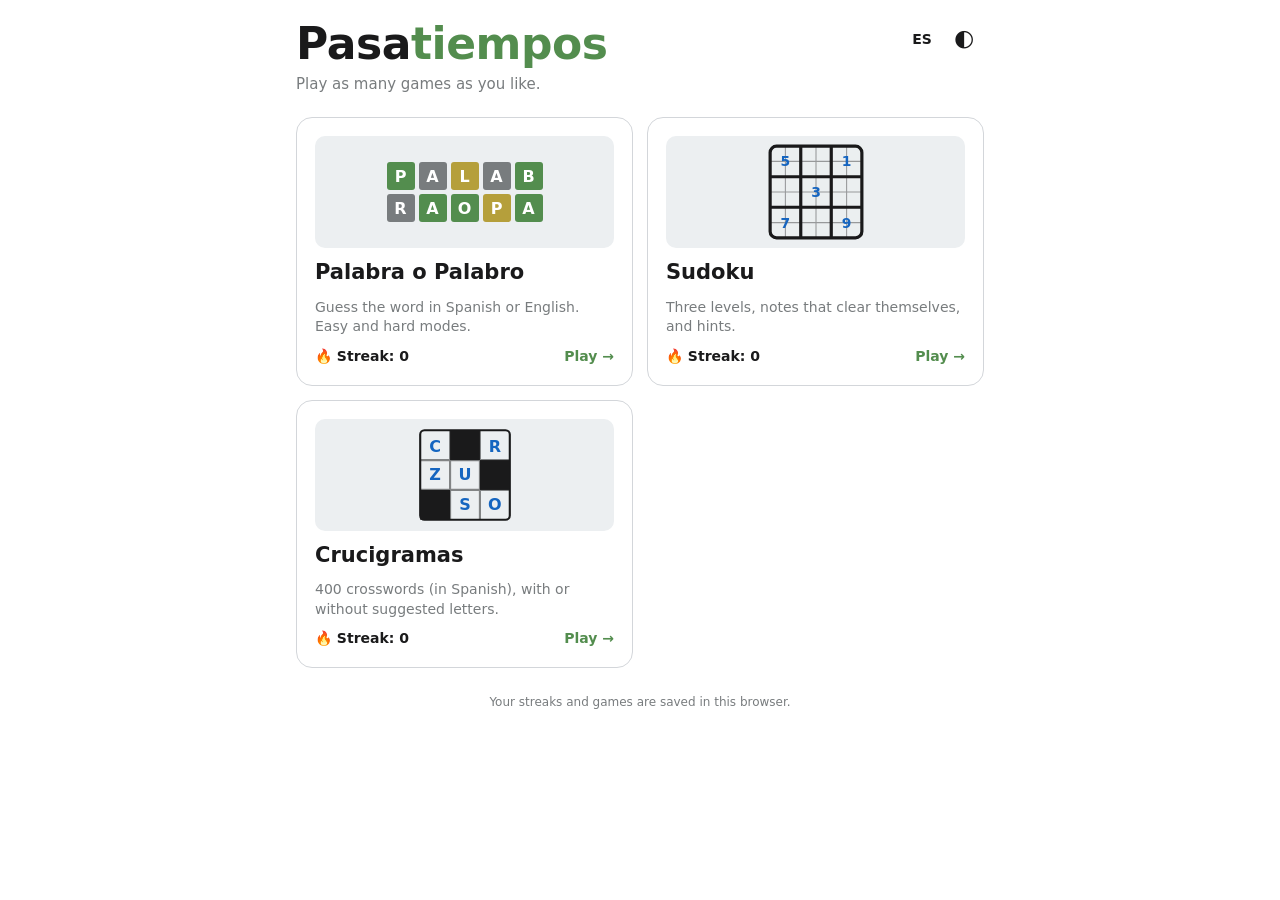
==== commit df9d08a0: "Crucigramas: letras alternativas, pruebas e2e, generador en paralelo y tarjeta en la home Co-Authore" ====
--- a/index.html
+++ b/index.html
@@ -50,22 +50,29 @@
     <h2>Sudoku</h2><p id="d2"></p>
     <div class="row"><span class="streak" id="s2"></span><span class="go" id="g2"></span></div>
   </a>
+  <a class="card" href="crucigrama/">
+    <div class="pv s" aria-hidden="true"><svg viewBox="0 0 90 90"><g fill="none" stroke="currentColor" stroke-width="2"><rect x="3" y="3" width="84" height="84" rx="4"/><path d="M31 3v84M59 3v84M3 31h84M3 59h84" opacity=".5"/></g><g fill="currentColor"><rect x="31" y="3" width="28" height="28"/><rect x="3" y="59" width="28" height="28"/><rect x="59" y="31" width="28" height="28"/></g><g font-family="system-ui" font-size="15" font-weight="800" fill="var(--mine)" text-anchor="middle"><text x="17" y="23">C</text><text x="73" y="23">R</text><text x="45" y="50">U</text><text x="17" y="50">Z</text><text x="73" y="78">O</text><text x="45" y="78">S</text></g></svg></div>
+    <h2>Crucigramas</h2><p id="d3"></p>
+    <div class="row"><span class="streak" id="s3"></span><span class="go" id="g3"></span></div>
+  </a>
 </main>
 <footer id="foot"></footer>
 <script>
 "use strict";
 const T = {
-  es: { tag: "Juega todas las partidas que quieras.", d1: "Adivina la palabra en español o inglés. Modo fácil y difícil.", d2: "Tres niveles, notas que se borran solas y pistas.", go: "Jugar →", streak: "Racha", foot: "Tus rachas y partidas se guardan en este navegador." },
-  en: { tag: "Play as many games as you like.", d1: "Guess the word in Spanish or English. Easy and hard modes.", d2: "Three levels, notes that clear themselves, and hints.", go: "Play →", streak: "Streak", foot: "Your streaks and games are saved in this browser." },
+  es: { tag: "Juega todas las partidas que quieras.", d1: "Adivina la palabra en español o inglés. Modo fácil y difícil.", d2: "Tres niveles, notas que se borran solas y pistas.", d3: "400 crucigramas con pistas, con o sin letras sugeridas.", go: "Jugar →", streak: "Racha", foot: "Tus rachas y partidas se guardan en este navegador." },
+  en: { tag: "Play as many games as you like.", d1: "Guess the word in Spanish or English. Easy and hard modes.", d2: "Three levels, notes that clear themselves, and hints.", d3: "400 crosswords (in Spanish), with or without suggested letters.", go: "Play →", streak: "Streak", foot: "Your streaks and games are saved in this browser." },
 };
 let UI = PAS.prefs().ui || ((navigator.language || "es").startsWith("en") ? "en" : "es");
 const best = (keys) => Math.max(0, ...keys.map((k) => (PAS.get(k, {}) || {}).streak || 0));
 function render() {
   const t = T[UI]; document.documentElement.lang = UI;
-  $("tag").textContent = t.tag; $("d1").textContent = t.d1; $("d2").textContent = t.d2; $("foot").textContent = t.foot;
-  $("g1").textContent = $("g2").textContent = t.go; $("bLang").textContent = UI === "es" ? "EN" : "ES";
+  $("tag").textContent = t.tag; $("d1").textContent = t.d1; $("d2").textContent = t.d2; $("d3").textContent = t.d3; $("foot").textContent = t.foot;
+  $("g1").textContent = $("g2").textContent = $("g3").textContent = t.go; $("bLang").textContent = UI === "es" ? "EN" : "ES";
   const w = best(["es", "en"].flatMap((l) => ["easy", "hard"].map((m) => `pp.stats.${l}.${m}`)));
   const s = best(["easy", "medium", "hard"].map((d) => "sd.stats." + d));
+  const c = best(["sin", "con"].map((m) => "cw.stats." + m));
+  $("s3").textContent = `🔥 ${t.streak}: ${c}`;
   $("s1").textContent = `🔥 ${t.streak}: ${w}`; $("s2").textContent = `🔥 ${t.streak}: ${s}`;
 }
 function $(id) { return document.getElementById(id); }
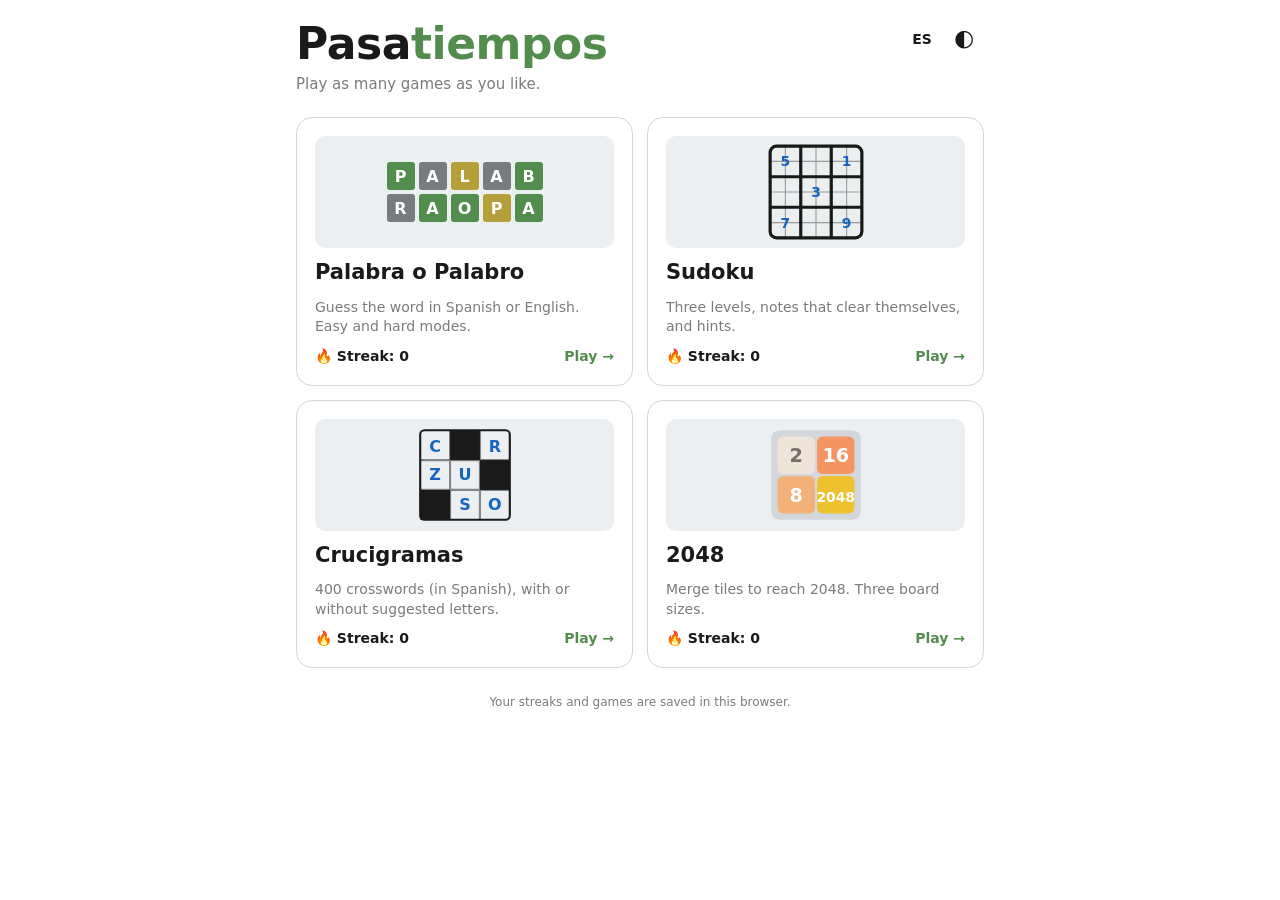
==== commit efbfba0a: "2048: nuevo juego con tres tamaños, deslizar, deshacer, racha y pruebas Co-Authored-By: Claude Sonne" ====
--- a/index.html
+++ b/index.html
@@ -55,24 +55,30 @@
     <h2>Crucigramas</h2><p id="d3"></p>
     <div class="row"><span class="streak" id="s3"></span><span class="go" id="g3"></span></div>
   </a>
+  <a class="card" href="2048/">
+    <div class="pv s" aria-hidden="true"><svg viewBox="0 0 90 90"><rect x="3" y="3" width="84" height="84" rx="8" fill="var(--line)"/><g font-family="system-ui" font-weight="800" text-anchor="middle"><rect x="9" y="9" width="35" height="35" rx="5" fill="#eee4da"/><text x="26.5" y="33" font-size="18" fill="#776e65">2</text><rect x="46" y="9" width="35" height="35" rx="5" fill="#f59563"/><text x="63.5" y="33" font-size="18" fill="#fff">16</text><rect x="9" y="46" width="35" height="35" rx="5" fill="#f2b179"/><text x="26.5" y="70" font-size="18" fill="#fff">8</text><rect x="46" y="46" width="35" height="35" rx="5" fill="#edc22e"/><text x="63.5" y="70" font-size="13" fill="#fff">2048</text></g></svg></div>
+    <h2>2048</h2><p id="d4"></p>
+    <div class="row"><span class="streak" id="s4"></span><span class="go" id="g4"></span></div>
+  </a>
 </main>
 <footer id="foot"></footer>
 <script>
 "use strict";
 const T = {
-  es: { tag: "Juega todas las partidas que quieras.", d1: "Adivina la palabra en español o inglés. Modo fácil y difícil.", d2: "Tres niveles, notas que se borran solas y pistas.", d3: "400 crucigramas con pistas, con o sin letras sugeridas.", go: "Jugar →", streak: "Racha", foot: "Tus rachas y partidas se guardan en este navegador." },
-  en: { tag: "Play as many games as you like.", d1: "Guess the word in Spanish or English. Easy and hard modes.", d2: "Three levels, notes that clear themselves, and hints.", d3: "400 crosswords (in Spanish), with or without suggested letters.", go: "Play →", streak: "Streak", foot: "Your streaks and games are saved in this browser." },
+  es: { tag: "Juega todas las partidas que quieras.", d1: "Adivina la palabra en español o inglés. Modo fácil y difícil.", d2: "Tres niveles, notas que se borran solas y pistas.", d3: "400 crucigramas con pistas, con o sin letras sugeridas.", d4: "Une las fichas hasta llegar a 2048. Tres tamaños de tablero.", go: "Jugar →", streak: "Racha", foot: "Tus rachas y partidas se guardan en este navegador." },
+  en: { tag: "Play as many games as you like.", d1: "Guess the word in Spanish or English. Easy and hard modes.", d2: "Three levels, notes that clear themselves, and hints.", d3: "400 crosswords (in Spanish), with or without suggested letters.", d4: "Merge tiles to reach 2048. Three board sizes.", go: "Play →", streak: "Streak", foot: "Your streaks and games are saved in this browser." },
 };
 let UI = PAS.prefs().ui || ((navigator.language || "es").startsWith("en") ? "en" : "es");
 const best = (keys) => Math.max(0, ...keys.map((k) => (PAS.get(k, {}) || {}).streak || 0));
 function render() {
   const t = T[UI]; document.documentElement.lang = UI;
-  $("tag").textContent = t.tag; $("d1").textContent = t.d1; $("d2").textContent = t.d2; $("d3").textContent = t.d3; $("foot").textContent = t.foot;
-  $("g1").textContent = $("g2").textContent = $("g3").textContent = t.go; $("bLang").textContent = UI === "es" ? "EN" : "ES";
+  $("tag").textContent = t.tag; $("d1").textContent = t.d1; $("d2").textContent = t.d2; $("d3").textContent = t.d3; $("d4").textContent = t.d4; $("foot").textContent = t.foot;
+  $("g1").textContent = $("g2").textContent = $("g3").textContent = $("g4").textContent = t.go; $("bLang").textContent = UI === "es" ? "EN" : "ES";
   const w = best(["es", "en"].flatMap((l) => ["easy", "hard"].map((m) => `pp.stats.${l}.${m}`)));
   const s = best(["easy", "medium", "hard"].map((d) => "sd.stats." + d));
   const c = best(["sin", "con"].map((m) => "cw.stats." + m));
   $("s3").textContent = `🔥 ${t.streak}: ${c}`;
+  $("s4").textContent = `🔥 ${t.streak}: ${best(["easy", "classic", "hard"].map((m) => "g48.stats." + m))}`;
   $("s1").textContent = `🔥 ${t.streak}: ${w}`; $("s2").textContent = `🔥 ${t.streak}: ${s}`;
 }
 function $(id) { return document.getElementById(id); }
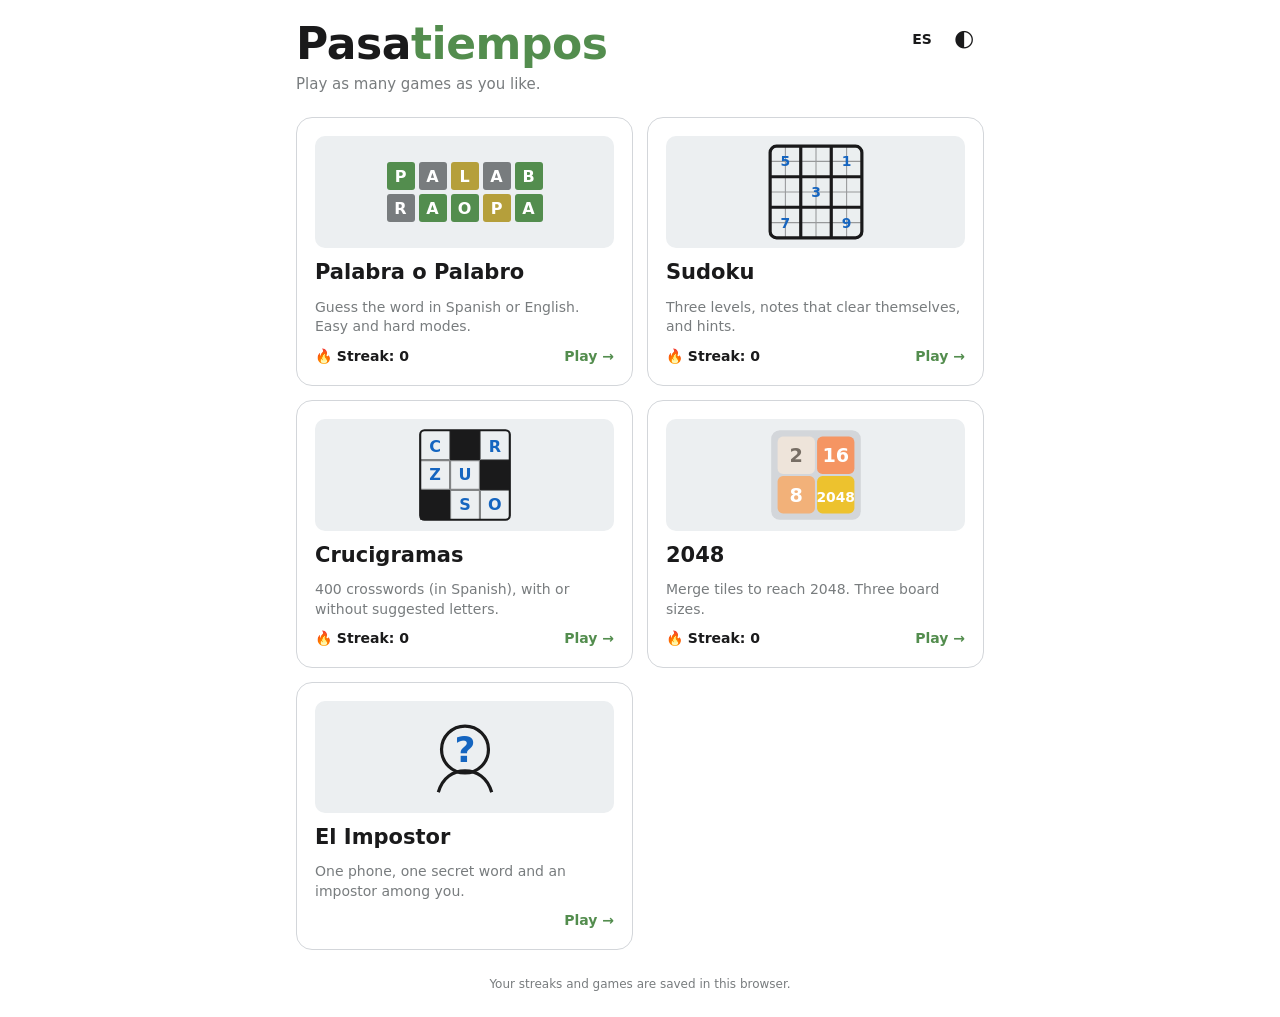
==== commit 4eb9f0c0: "Nuevo juego: El Impostor (8 categorías, reparto aleatorio, revelado de impostores y marcador) Co-Aut" ====
--- a/index.html
+++ b/index.html
@@ -4,7 +4,7 @@
 <meta charset="utf-8">
 <meta name="viewport" content="width=device-width,initial-scale=1,viewport-fit=cover">
 <meta name="theme-color" content="#121213">
-<meta name="description" content="Pasatiempos: Palabra o Palabro y Sudoku. Juega todas las partidas que quieras, con rachas y niveles de dificultad.">
+<meta name="description" content="Pasatiempos: Palabra o Palabro, Sudoku, Crucigramas, 2048 y El Impostor. Juega todas las partidas que quieras, con rachas y niveles de dificultad.">
 <title>Pasatiempos</title>
 <script src="shared.js"></script>
 <link rel="stylesheet" href="shared.css">
@@ -39,47 +39,47 @@
   <div><h1>Pasa<span>tiempos</span></h1><p class="tag" id="tag"></p></div>
   <div class="hb"><button class="ib" id="bLang" aria-label="Idioma" style="font-size:14px;font-weight:700"></button><button class="ib" id="bTheme" aria-label="Tema">🌓</button></div>
 </header>
-<main class="grid">
-  <a class="card" href="palabra/">
-    <div class="pv w" aria-hidden="true"><i class="lg">P</i><i class="ln">A</i><i class="ly">L</i><i class="ln">A</i><i class="lg">B</i><i class="ln">R</i><i class="lg">A</i><i class="lg">O</i><i class="ly">P</i><i class="lg">A</i></div>
-    <h2>Palabra o Palabro</h2><p id="d1"></p>
-    <div class="row"><span class="streak" id="s1"></span><span class="go" id="g1"></span></div>
-  </a>
-  <a class="card" href="sudoku/">
-    <div class="pv s" aria-hidden="true"><svg viewBox="0 0 90 90"><rect x="2" y="2" width="86" height="86" rx="6" fill="none" stroke="currentColor" stroke-width="3"/><path d="M30.7 2v86M59.3 2v86M2 30.7h86M2 59.3h86" stroke="currentColor" stroke-width="3"/><path d="M16.3 2v86M45 2v86M73.7 2v86M2 16.3h86M2 45h86M2 73.7h86" stroke="currentColor" stroke-width="1" opacity=".4"/><g font-family="system-ui" font-size="13" font-weight="700" fill="var(--mine)" text-anchor="middle"><text x="16.3" y="21">5</text><text x="45" y="50">3</text><text x="73.7" y="79">9</text><text x="73.7" y="21">1</text><text x="16.3" y="79">7</text></g></svg></div>
-    <h2>Sudoku</h2><p id="d2"></p>
-    <div class="row"><span class="streak" id="s2"></span><span class="go" id="g2"></span></div>
-  </a>
-  <a class="card" href="crucigrama/">
-    <div class="pv s" aria-hidden="true"><svg viewBox="0 0 90 90"><g fill="none" stroke="currentColor" stroke-width="2"><rect x="3" y="3" width="84" height="84" rx="4"/><path d="M31 3v84M59 3v84M3 31h84M3 59h84" opacity=".5"/></g><g fill="currentColor"><rect x="31" y="3" width="28" height="28"/><rect x="3" y="59" width="28" height="28"/><rect x="59" y="31" width="28" height="28"/></g><g font-family="system-ui" font-size="15" font-weight="800" fill="var(--mine)" text-anchor="middle"><text x="17" y="23">C</text><text x="73" y="23">R</text><text x="45" y="50">U</text><text x="17" y="50">Z</text><text x="73" y="78">O</text><text x="45" y="78">S</text></g></svg></div>
-    <h2>Crucigramas</h2><p id="d3"></p>
-    <div class="row"><span class="streak" id="s3"></span><span class="go" id="g3"></span></div>
-  </a>
-  <a class="card" href="2048/">
-    <div class="pv s" aria-hidden="true"><svg viewBox="0 0 90 90"><rect x="3" y="3" width="84" height="84" rx="8" fill="var(--line)"/><g font-family="system-ui" font-weight="800" text-anchor="middle"><rect x="9" y="9" width="35" height="35" rx="5" fill="#eee4da"/><text x="26.5" y="33" font-size="18" fill="#776e65">2</text><rect x="46" y="9" width="35" height="35" rx="5" fill="#f59563"/><text x="63.5" y="33" font-size="18" fill="#fff">16</text><rect x="9" y="46" width="35" height="35" rx="5" fill="#f2b179"/><text x="26.5" y="70" font-size="18" fill="#fff">8</text><rect x="46" y="46" width="35" height="35" rx="5" fill="#edc22e"/><text x="63.5" y="70" font-size="13" fill="#fff">2048</text></g></svg></div>
-    <h2>2048</h2><p id="d4"></p>
-    <div class="row"><span class="streak" id="s4"></span><span class="go" id="g4"></span></div>
-  </a>
+<main class="grid" id="games">
+  <noscript><p>Juegos: <a href="palabra/">Palabra o Palabro</a> · <a href="sudoku/">Sudoku</a> · <a href="crucigrama/">Crucigramas</a> · <a href="2048/">2048</a> · <a href="impostor/">El Impostor</a></p></noscript>
 </main>
 <footer id="foot"></footer>
 <script>
 "use strict";
 const T = {
-  es: { tag: "Juega todas las partidas que quieras.", d1: "Adivina la palabra en español o inglés. Modo fácil y difícil.", d2: "Tres niveles, notas que se borran solas y pistas.", d3: "400 crucigramas con pistas, con o sin letras sugeridas.", d4: "Une las fichas hasta llegar a 2048. Tres tamaños de tablero.", go: "Jugar →", streak: "Racha", foot: "Tus rachas y partidas se guardan en este navegador." },
-  en: { tag: "Play as many games as you like.", d1: "Guess the word in Spanish or English. Easy and hard modes.", d2: "Three levels, notes that clear themselves, and hints.", d3: "400 crosswords (in Spanish), with or without suggested letters.", d4: "Merge tiles to reach 2048. Three board sizes.", go: "Play →", streak: "Streak", foot: "Your streaks and games are saved in this browser." },
+  es: { tag: "Juega todas las partidas que quieras.", go: "Jugar →", streak: "Racha", foot: "Tus rachas y partidas se guardan en este navegador." },
+  en: { tag: "Play as many games as you like.", go: "Play →", streak: "Streak", foot: "Your streaks and games are saved in this browser." },
 };
+/* Lista única de juegos: para añadir uno nuevo basta con una entrada aquí (y su carpeta). */
+const GAMES = [
+  { href: "palabra/", title: "Palabra o Palabro", pv: "<div class=\"pv w\" aria-hidden=\"true\"><i class=\"lg\">P</i><i class=\"ln\">A</i><i class=\"ly\">L</i><i class=\"ln\">A</i><i class=\"lg\">B</i><i class=\"ln\">R</i><i class=\"lg\">A</i><i class=\"lg\">O</i><i class=\"ly\">P</i><i class=\"lg\">A</i></div>",
+    desc: { es: "Adivina la palabra en español o inglés. Modo fácil y difícil.", en: "Guess the word in Spanish or English. Easy and hard modes." },
+    streaks: () => ["es","en"].flatMap((l) => ["easy","hard"].map((m) => `pp.stats.${l}.${m}`)) },
+  { href: "sudoku/", title: "Sudoku", pv: "<div class=\"pv s\" aria-hidden=\"true\"><svg viewBox=\"0 0 90 90\"><rect x=\"2\" y=\"2\" width=\"86\" height=\"86\" rx=\"6\" fill=\"none\" stroke=\"currentColor\" stroke-width=\"3\"/><path d=\"M30.7 2v86M59.3 2v86M2 30.7h86M2 59.3h86\" stroke=\"currentColor\" stroke-width=\"3\"/><path d=\"M16.3 2v86M45 2v86M73.7 2v86M2 16.3h86M2 45h86M2 73.7h86\" stroke=\"currentColor\" stroke-width=\"1\" opacity=\".4\"/><g font-family=\"system-ui\" font-size=\"13\" font-weight=\"700\" fill=\"var(--mine)\" text-anchor=\"middle\"><text x=\"16.3\" y=\"21\">5</text><text x=\"45\" y=\"50\">3</text><text x=\"73.7\" y=\"79\">9</text><text x=\"73.7\" y=\"21\">1</text><text x=\"16.3\" y=\"79\">7</text></g></svg></div>",
+    desc: { es: "Tres niveles, notas que se borran solas y pistas.", en: "Three levels, notes that clear themselves, and hints." },
+    streaks: () => ["easy","medium","hard"].map((d) => "sd.stats." + d) },
+  { href: "crucigrama/", title: "Crucigramas", pv: "<div class=\"pv s\" aria-hidden=\"true\"><svg viewBox=\"0 0 90 90\"><g fill=\"none\" stroke=\"currentColor\" stroke-width=\"2\"><rect x=\"3\" y=\"3\" width=\"84\" height=\"84\" rx=\"4\"/><path d=\"M31 3v84M59 3v84M3 31h84M3 59h84\" opacity=\".5\"/></g><g fill=\"currentColor\"><rect x=\"31\" y=\"3\" width=\"28\" height=\"28\"/><rect x=\"3\" y=\"59\" width=\"28\" height=\"28\"/><rect x=\"59\" y=\"31\" width=\"28\" height=\"28\"/></g><g font-family=\"system-ui\" font-size=\"15\" font-weight=\"800\" fill=\"var(--mine)\" text-anchor=\"middle\"><text x=\"17\" y=\"23\">C</text><text x=\"73\" y=\"23\">R</text><text x=\"45\" y=\"50\">U</text><text x=\"17\" y=\"50\">Z</text><text x=\"73\" y=\"78\">O</text><text x=\"45\" y=\"78\">S</text></g></svg></div>",
+    desc: { es: "400 crucigramas con pistas, con o sin letras sugeridas.", en: "400 crosswords (in Spanish), with or without suggested letters." },
+    streaks: () => ["sin","con"].map((m) => "cw.stats." + m) },
+  { href: "2048/", title: "2048", pv: "<div class=\"pv s\" aria-hidden=\"true\"><svg viewBox=\"0 0 90 90\"><rect x=\"3\" y=\"3\" width=\"84\" height=\"84\" rx=\"8\" fill=\"var(--line)\"/><g font-family=\"system-ui\" font-weight=\"800\" text-anchor=\"middle\"><rect x=\"9\" y=\"9\" width=\"35\" height=\"35\" rx=\"5\" fill=\"#eee4da\"/><text x=\"26.5\" y=\"33\" font-size=\"18\" fill=\"#776e65\">2</text><rect x=\"46\" y=\"9\" width=\"35\" height=\"35\" rx=\"5\" fill=\"#f59563\"/><text x=\"63.5\" y=\"33\" font-size=\"18\" fill=\"#fff\">16</text><rect x=\"9\" y=\"46\" width=\"35\" height=\"35\" rx=\"5\" fill=\"#f2b179\"/><text x=\"26.5\" y=\"70\" font-size=\"18\" fill=\"#fff\">8</text><rect x=\"46\" y=\"46\" width=\"35\" height=\"35\" rx=\"5\" fill=\"#edc22e\"/><text x=\"63.5\" y=\"70\" font-size=\"13\" fill=\"#fff\">2048</text></g></svg></div>",
+    desc: { es: "Une las fichas hasta llegar a 2048. Tres tamaños de tablero.", en: "Merge tiles to reach 2048. Three board sizes." },
+    streaks: () => ["easy","classic","hard"].map((m) => "g48.stats." + m) },
+  { href: "impostor/", title: "El Impostor", pv: "<div class=\"pv s\" aria-hidden=\"true\"><svg viewBox=\"0 0 90 90\"><circle cx=\"45\" cy=\"38\" r=\"22\" fill=\"none\" stroke=\"currentColor\" stroke-width=\"3\"/><path d=\"M20 78c4-14 14-20 25-20s21 6 25 20\" fill=\"none\" stroke=\"currentColor\" stroke-width=\"3\"/><g font-family=\"system-ui\" font-weight=\"800\" text-anchor=\"middle\" fill=\"var(--mine)\"><text x=\"45\" y=\"50\" font-size=\"34\">?</text></g></svg></div>",
+    desc: { es: "Un móvil, una palabra secreta y un impostor entre vosotros.", en: "One phone, one secret word and an impostor among you." },
+    streaks: () => [] },
+];
+
 let UI = PAS.prefs().ui || ((navigator.language || "es").startsWith("en") ? "en" : "es");
 const best = (keys) => Math.max(0, ...keys.map((k) => (PAS.get(k, {}) || {}).streak || 0));
 function render() {
   const t = T[UI]; document.documentElement.lang = UI;
-  $("tag").textContent = t.tag; $("d1").textContent = t.d1; $("d2").textContent = t.d2; $("d3").textContent = t.d3; $("d4").textContent = t.d4; $("foot").textContent = t.foot;
-  $("g1").textContent = $("g2").textContent = $("g3").textContent = $("g4").textContent = t.go; $("bLang").textContent = UI === "es" ? "EN" : "ES";
-  const w = best(["es", "en"].flatMap((l) => ["easy", "hard"].map((m) => `pp.stats.${l}.${m}`)));
-  const s = best(["easy", "medium", "hard"].map((d) => "sd.stats." + d));
-  const c = best(["sin", "con"].map((m) => "cw.stats." + m));
-  $("s3").textContent = `🔥 ${t.streak}: ${c}`;
-  $("s4").textContent = `🔥 ${t.streak}: ${best(["easy", "classic", "hard"].map((m) => "g48.stats." + m))}`;
-  $("s1").textContent = `🔥 ${t.streak}: ${w}`; $("s2").textContent = `🔥 ${t.streak}: ${s}`;
+  $("tag").textContent = t.tag; $("foot").textContent = t.foot; $("bLang").textContent = UI === "es" ? "EN" : "ES";
+  const box = $("games"); box.textContent = "";
+  for (const g of GAMES) {
+    const a = document.createElement("a"); a.className = "card"; a.href = g.href;
+    let streak = 0; try { streak = best(g.streaks()); } catch { /* sin datos guardados */ }
+    a.innerHTML = g.pv + `<h2>${g.title}</h2><p>${g.desc[UI]}</p><div class="row"><span class="streak">${g.streaks().length ? `🔥 ${t.streak}: ${streak}` : ""}</span><span class="go">${t.go}</span></div>`;
+    box.appendChild(a);
+  }
 }
 function $(id) { return document.getElementById(id); }
 $("bLang").onclick = () => { UI = UI === "es" ? "en" : "es"; PAS.setPrefs({ ui: UI }); render(); };
